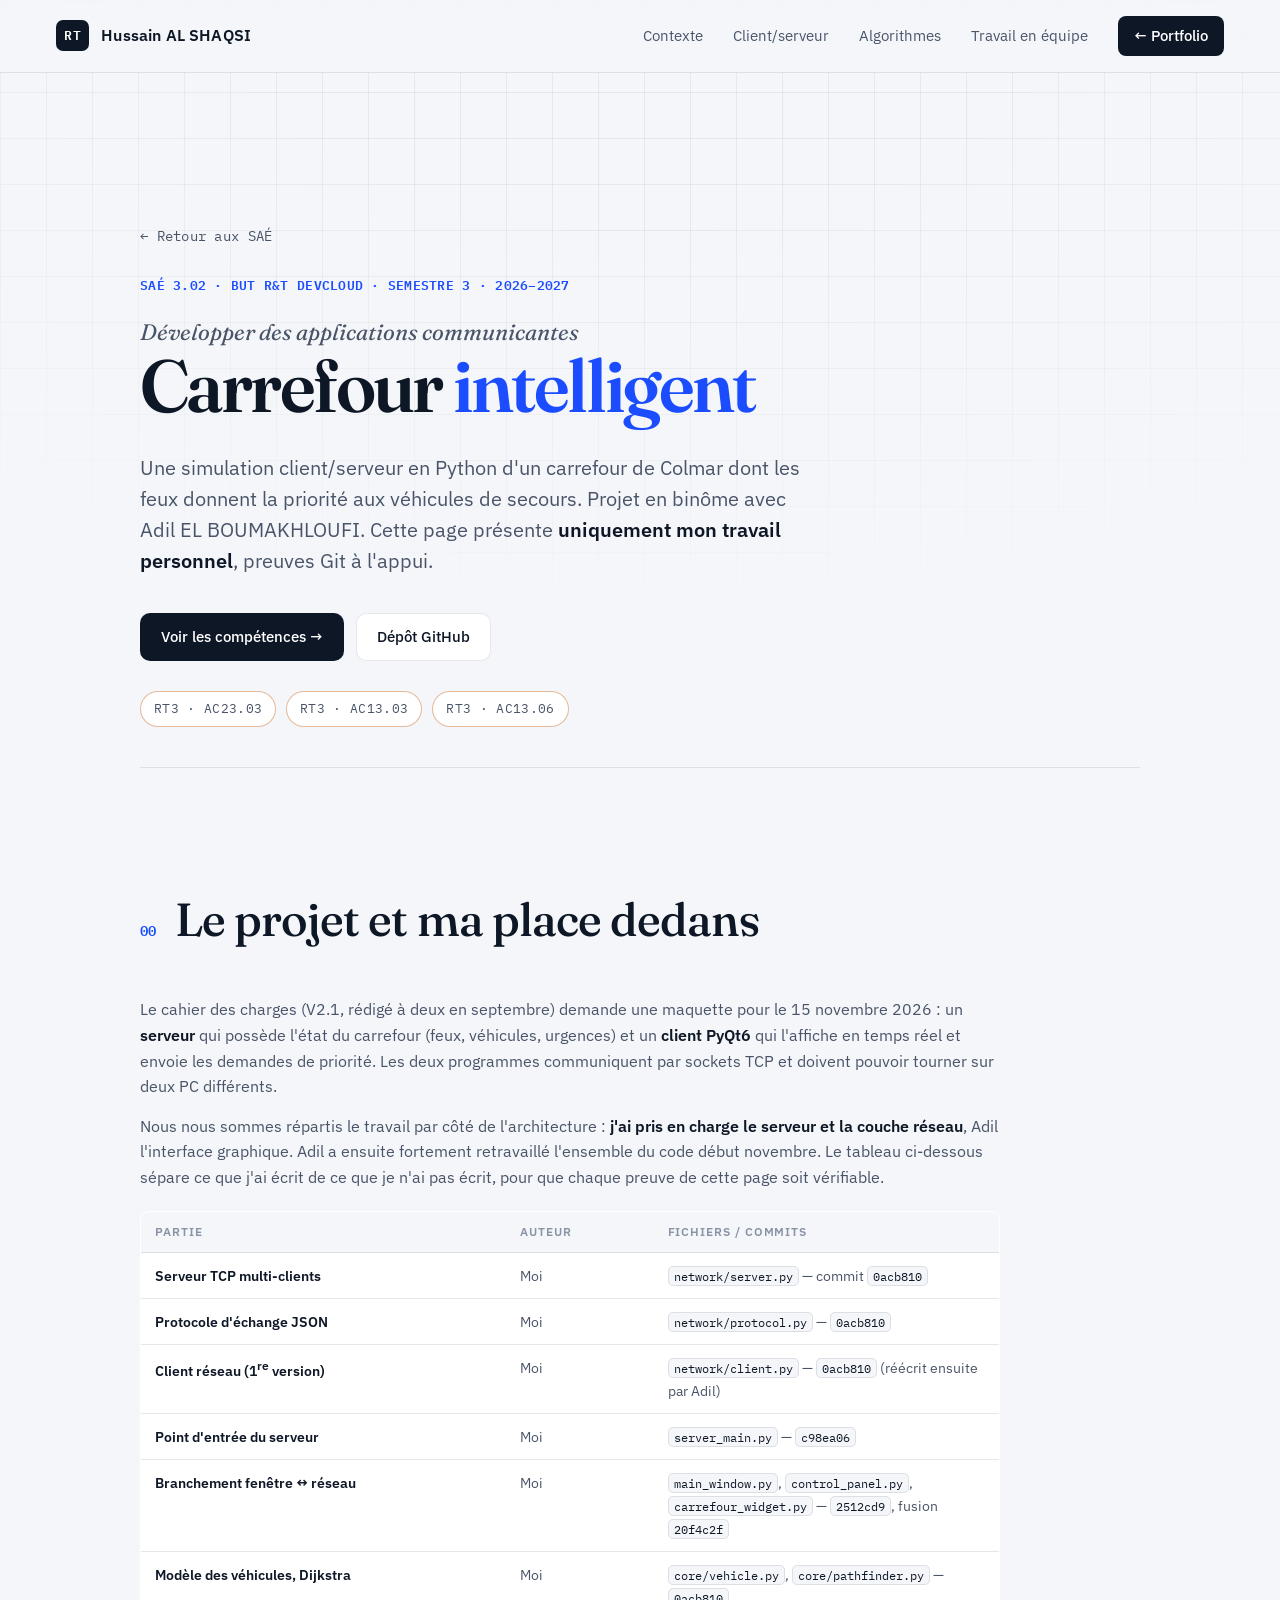
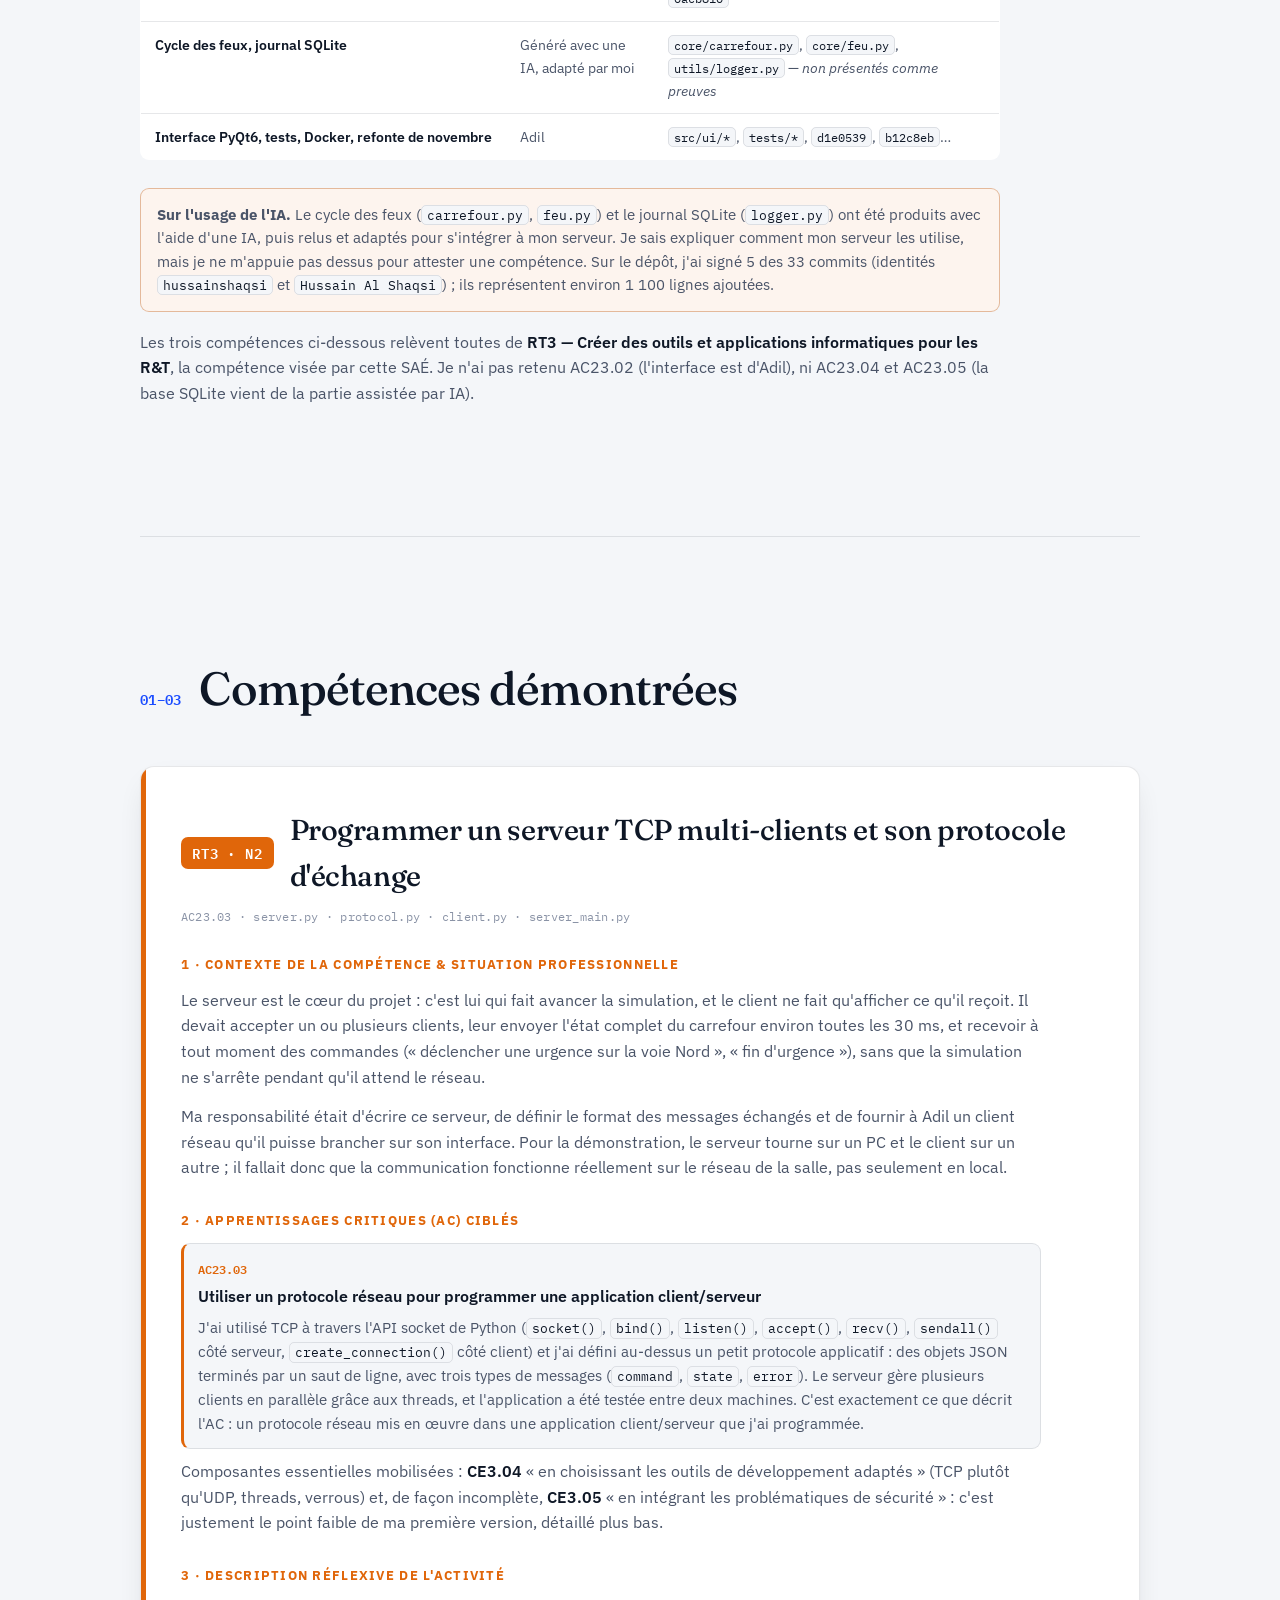
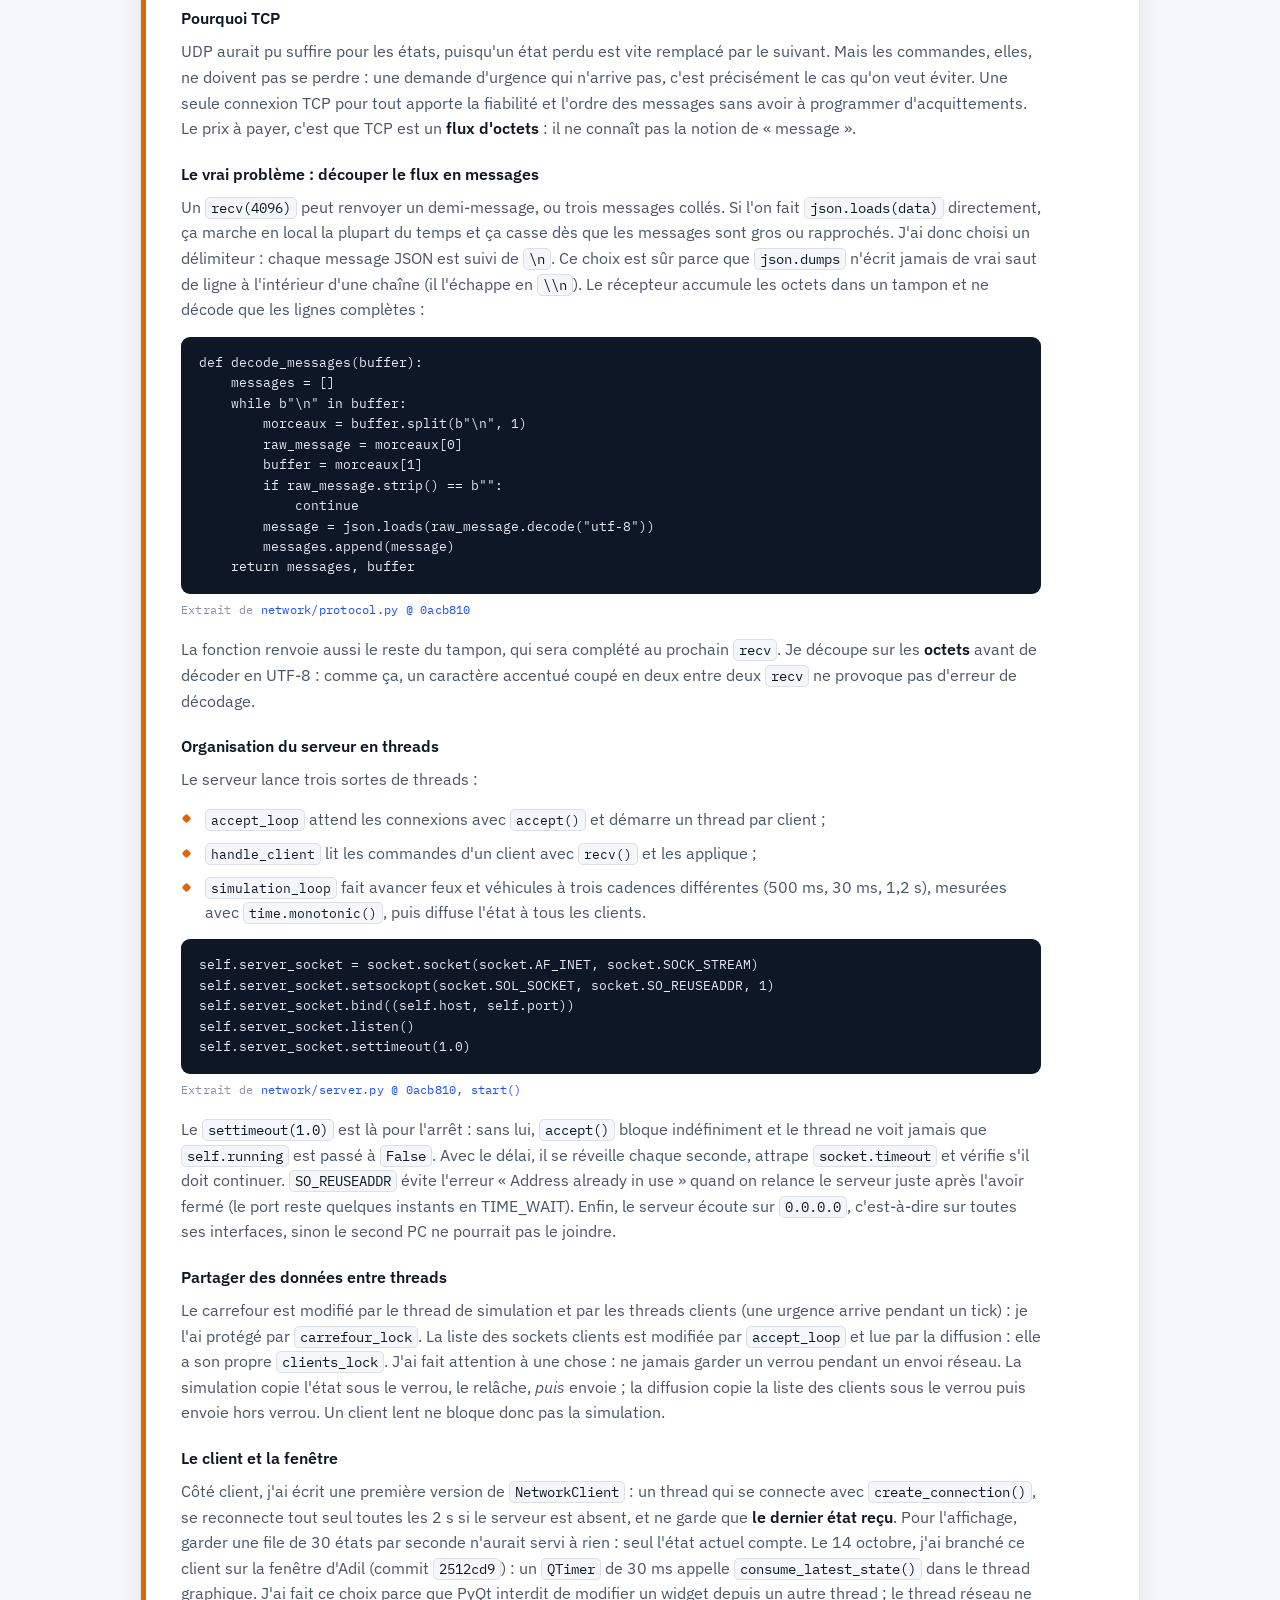
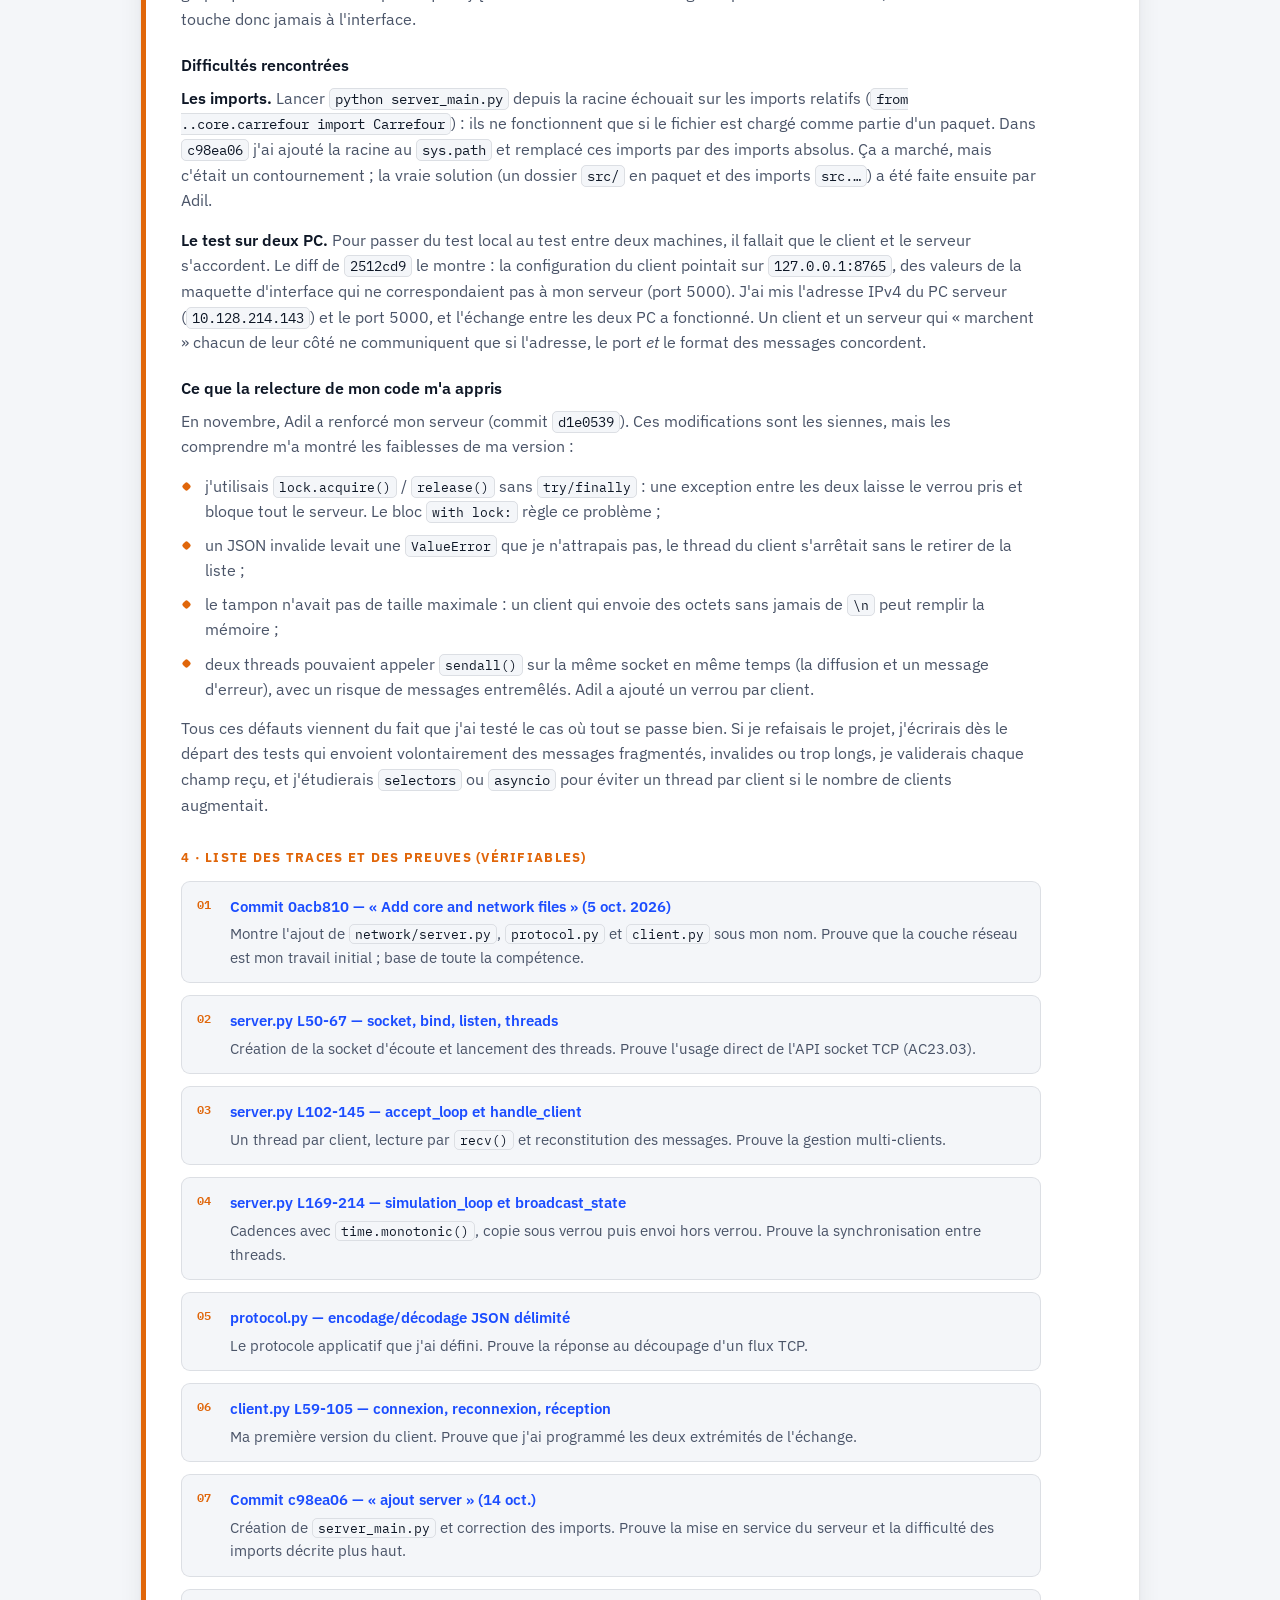
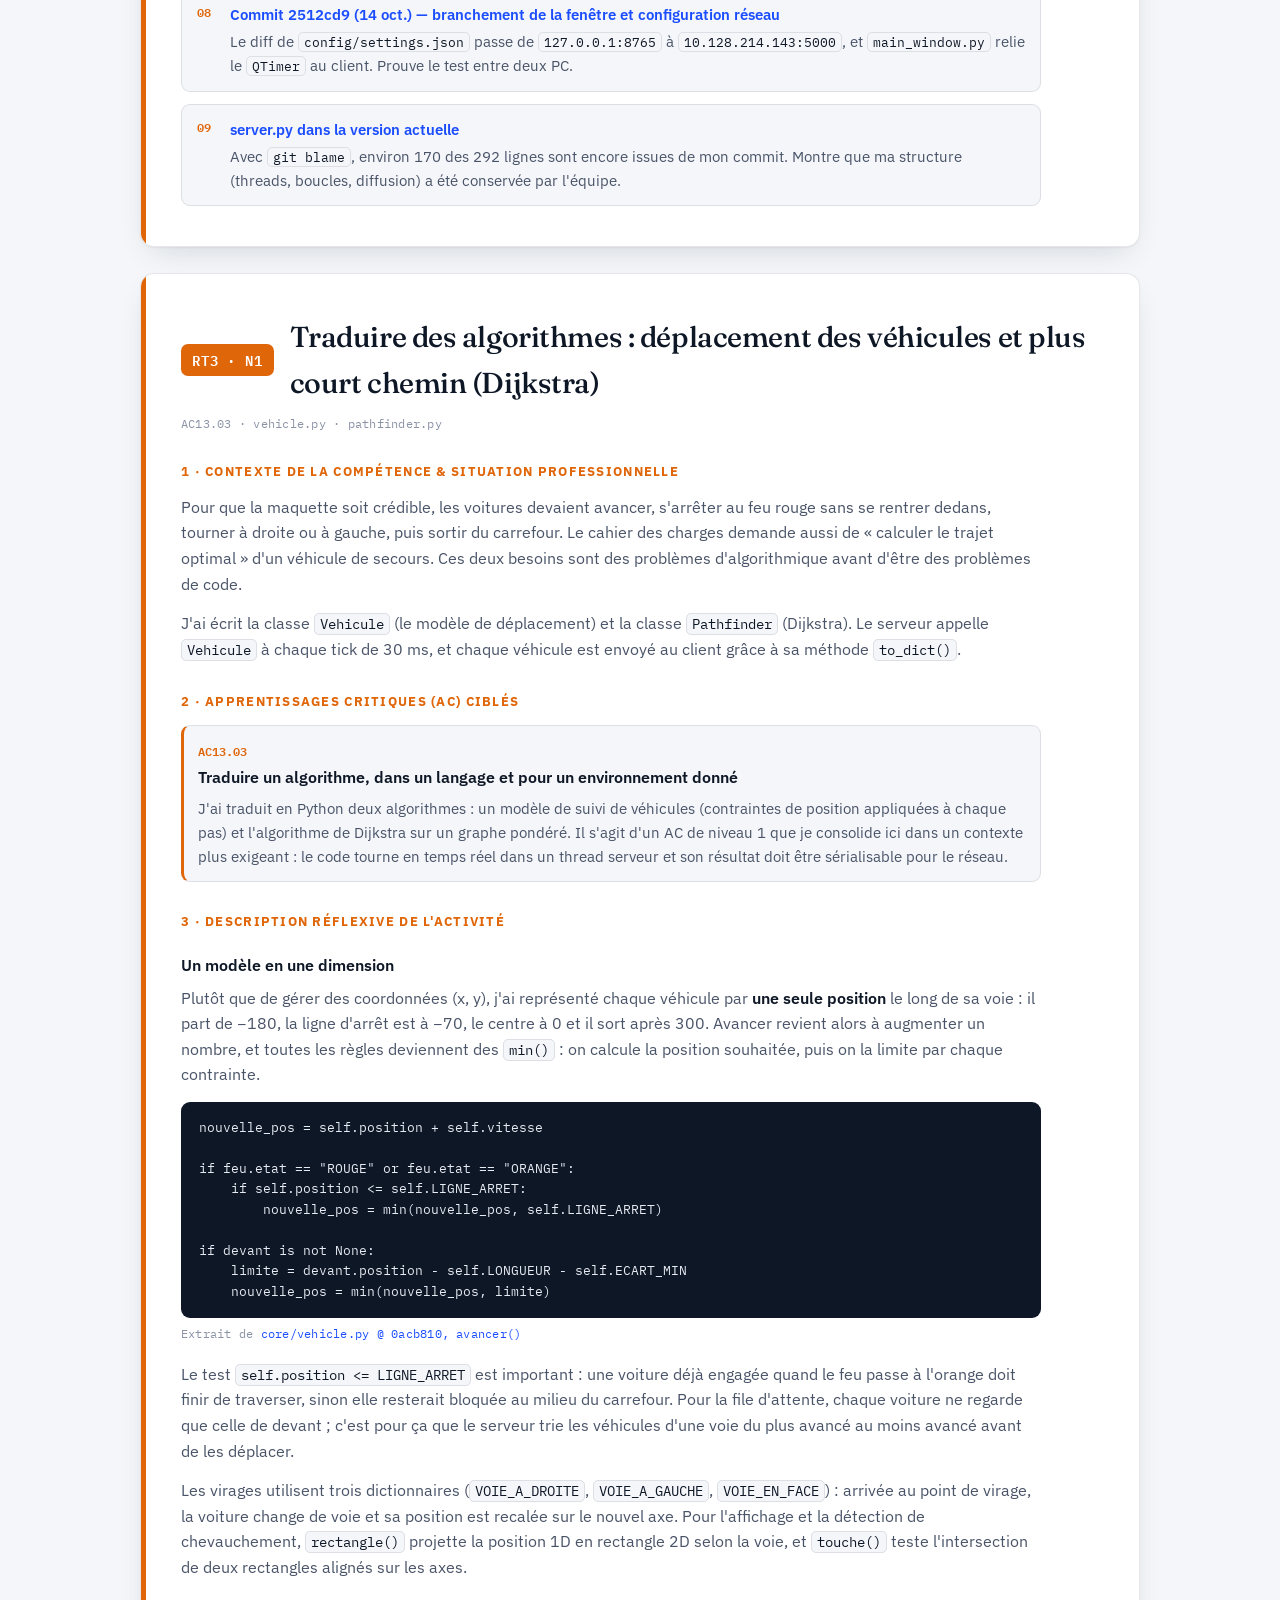
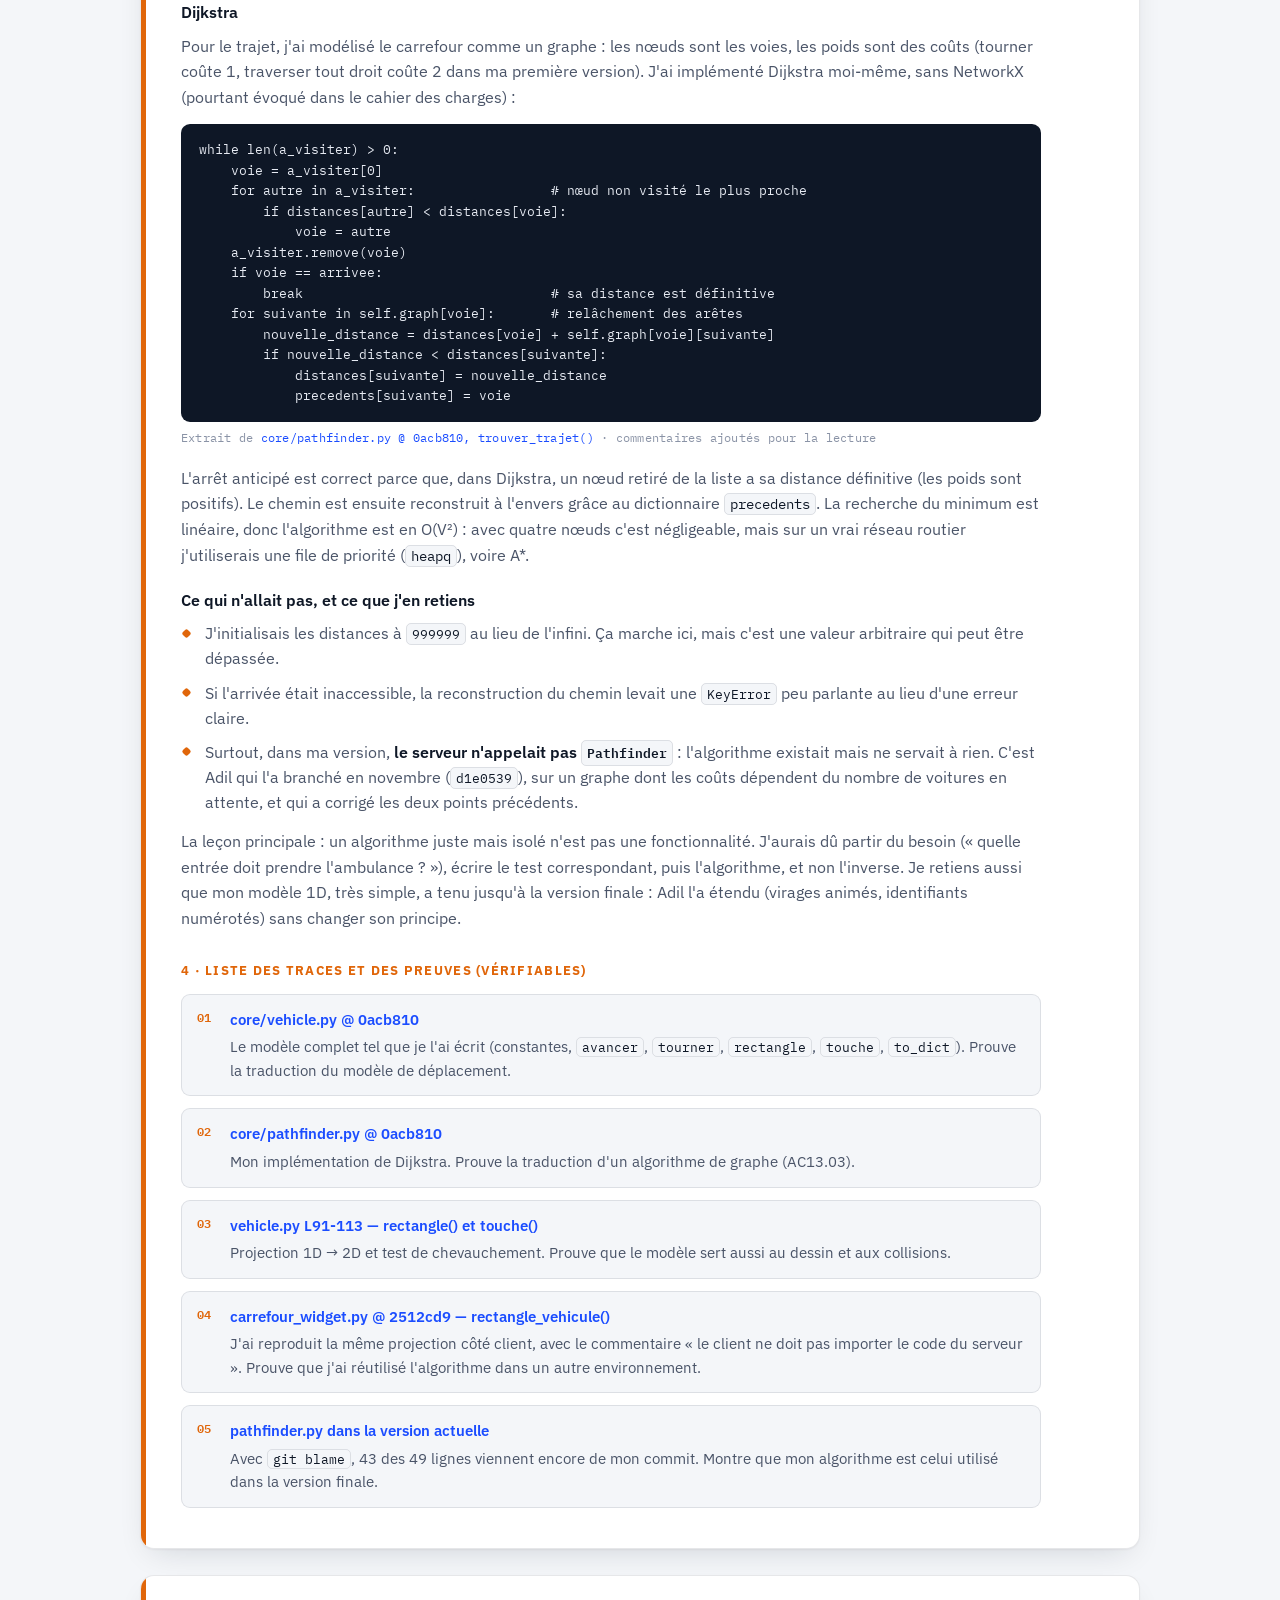
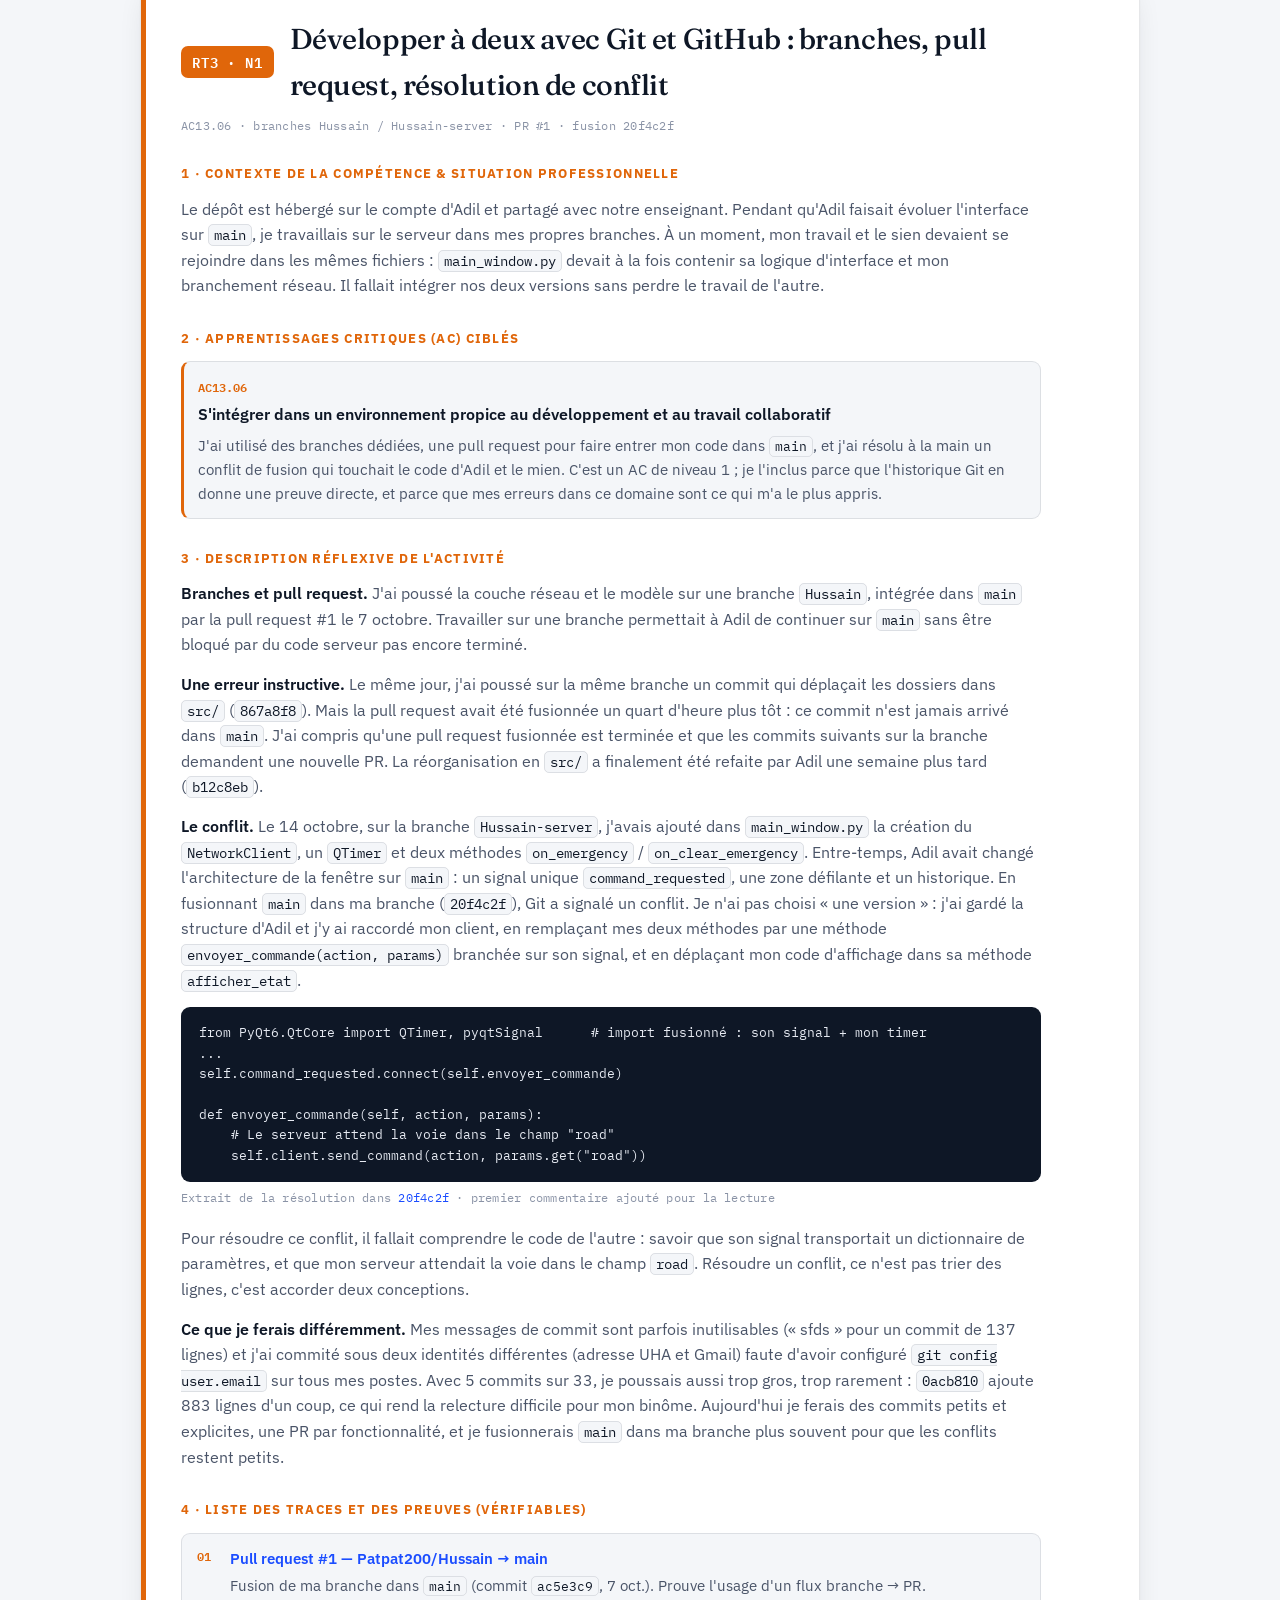
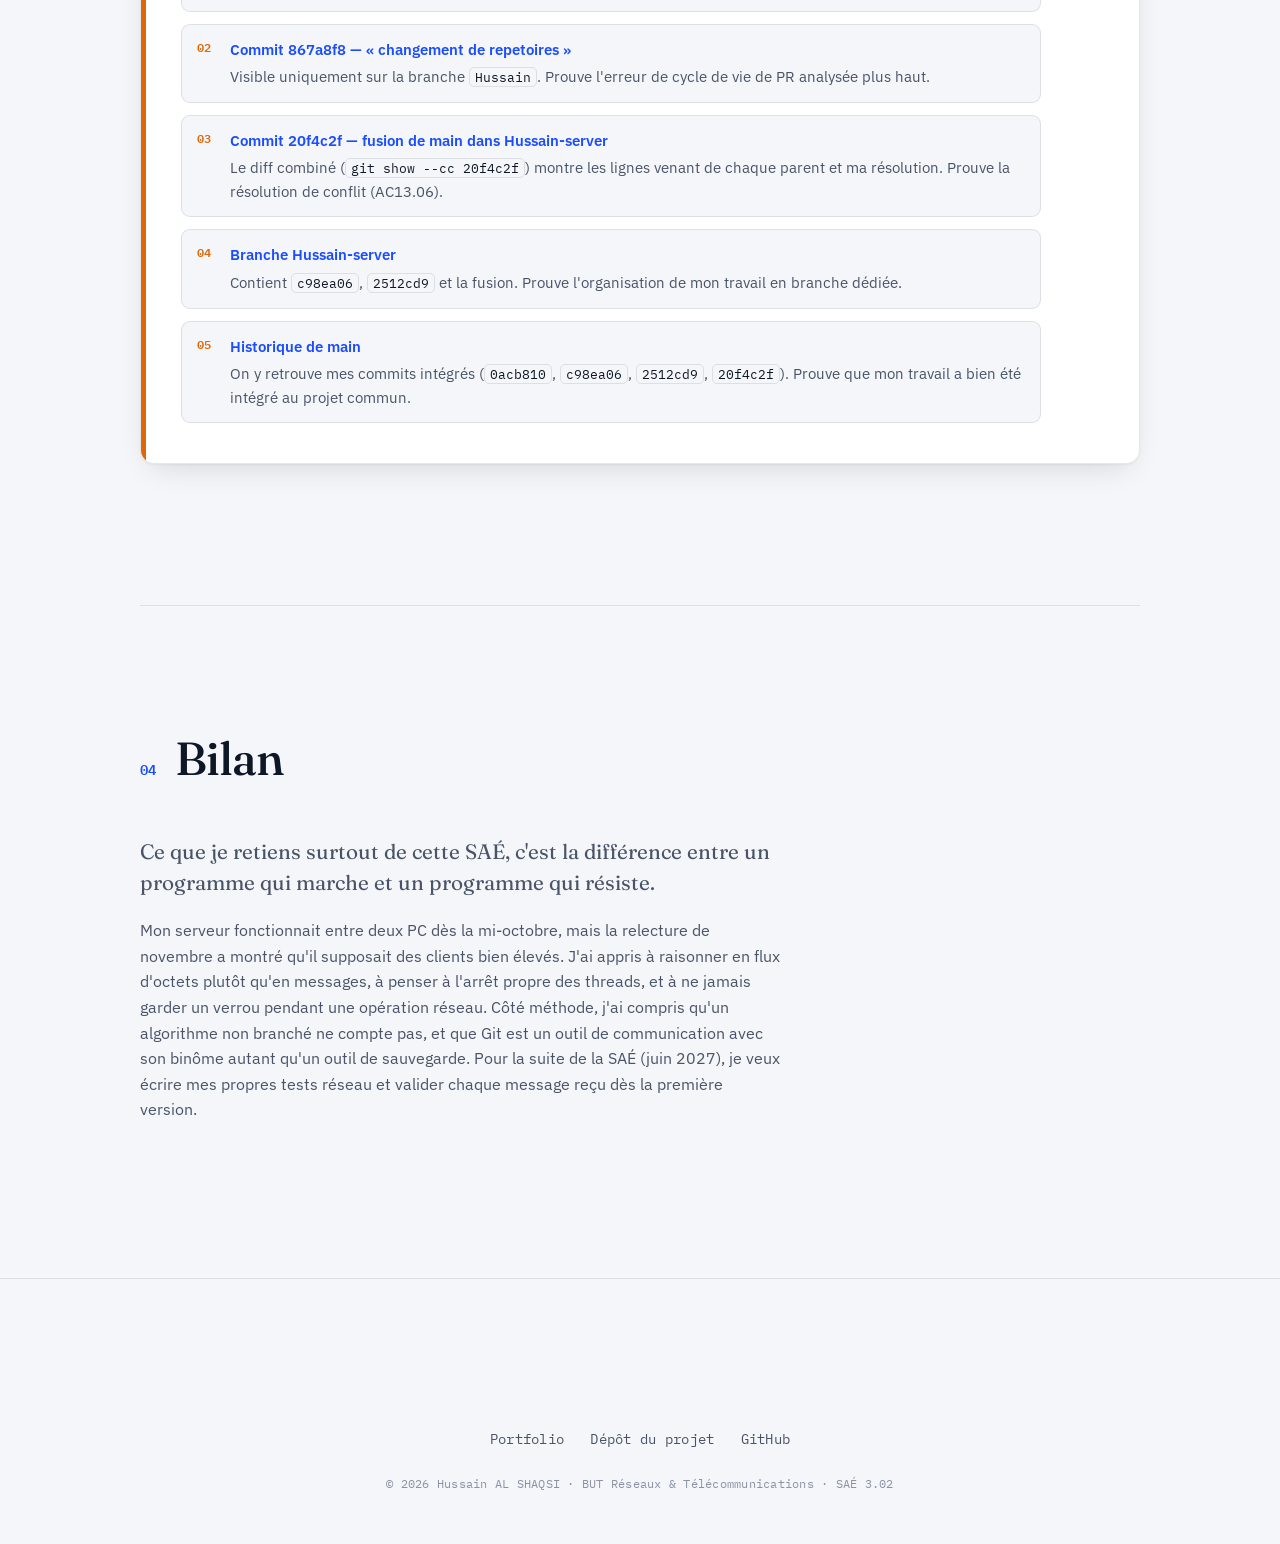
==== sae3-02.html @ cbe4d311 "Ajout de la SAÉ 3.02 Carrefour intelligent - Nouvelle page sae3-02.html : portfolio de compétences i" ====
<!DOCTYPE html>
<html lang="fr">
<head>
<meta charset="UTF-8" />
<meta name="viewport" content="width=device-width, initial-scale=1.0" />
<title>SAÉ 3.02 · Carrefour intelligent — Hussain AL SHAQSI</title>
<meta name="description" content="Portfolio de compétences individuel — SAÉ 3.02 Carrefour intelligent, BUT R&T DevCloud, IUT de Colmar." />
<link rel="preconnect" href="https://fonts.googleapis.com" />
<link rel="preconnect" href="https://fonts.gstatic.com" crossorigin />
<link href="https://fonts.googleapis.com/css2?family=Fraunces:opsz,wght@9..144,400;9..144,500;9..144,600;9..144,700&family=IBM+Plex+Sans:wght@400;500;600;700&family=IBM+Plex+Mono:wght@400;500;600&display=swap" rel="stylesheet" />
<style>
:root {
  --paper:      #F4F6F9;
  --paper-2:    #FFFFFF;
  --ink:        #0E1726;
  --ink-soft:   #4A5468;
  --ink-faint:  #8A93A6;
  --line:       rgba(14, 23, 38, 0.10);
  --line-soft:  rgba(14, 23, 38, 0.06);
  --accent:     #1B4DFF;
  --rt1:        #1B4DFF;
  --rt2:        #0E9B8E;
  --rt3:        #E0660A;
  --radius:     14px;
  --radius-sm:  9px;
  --shadow:     0 1px 2px rgba(14,23,38,.05), 0 12px 32px -12px rgba(14,23,38,.16);
  --shadow-lg:  0 24px 60px -20px rgba(14,23,38,.28);
  --maxw:       1080px;
  --ease:       cubic-bezier(.22, 1, .36, 1);
  --f-display:  "Fraunces", Georgia, serif;
  --f-body:     "IBM Plex Sans", system-ui, sans-serif;
  --f-mono:     "IBM Plex Mono", ui-monospace, monospace;
}

* { box-sizing: border-box; margin: 0; padding: 0; }
html { scroll-behavior: smooth; scroll-padding-top: 92px; }
body { font-family: var(--f-body); color: var(--ink); background: var(--paper); line-height: 1.6; -webkit-font-smoothing: antialiased; overflow-x: hidden; }
.mono { font-family: var(--f-mono); letter-spacing: .02em; }

.bg-grid { position: fixed; inset: 0; z-index: -1; pointer-events: none;
  background-image: linear-gradient(var(--line-soft) 1px, transparent 1px), linear-gradient(90deg, var(--line-soft) 1px, transparent 1px);
  background-size: 46px 46px;
  -webkit-mask-image: radial-gradient(ellipse 90% 70% at 50% 0%, #000 35%, transparent 100%);
          mask-image: radial-gradient(ellipse 90% 70% at 50% 0%, #000 35%, transparent 100%); }

a { color: inherit; text-decoration: none; }

.nav { position: sticky; top: 0; z-index: 100; display: flex; align-items: center; justify-content: space-between;
  padding: 16px clamp(20px, 5vw, 56px); background: rgba(244,246,249,.78); backdrop-filter: saturate(180%) blur(14px); border-bottom: 1px solid var(--line); }
.nav__brand { display: flex; align-items: center; gap: 12px; font-weight: 600; }
.nav__mark { font-family: var(--f-mono); font-weight: 600; font-size: .82rem; color: #fff; background: var(--ink); padding: 5px 8px; border-radius: 7px; letter-spacing: .05em; }
.nav__name { font-size: .98rem; letter-spacing: .01em; }
.nav__links { display: flex; align-items: center; gap: 30px; }
.nav__links a { font-size: .92rem; color: var(--ink-soft); position: relative; transition: color .2s; }
.nav__links a:not(.nav__cta)::after { content: ""; position: absolute; left: 0; bottom: -5px; width: 0; height: 2px; background: var(--accent); transition: width .25s var(--ease); }
.nav__links a:hover { color: var(--ink); }
.nav__links a:hover::after { width: 100%; }
.nav__cta { background: var(--ink); color: #fff !important; padding: 8px 16px; border-radius: 8px; font-weight: 500; transition: transform .2s, background .2s; }
.nav__cta:hover { background: var(--accent); transform: translateY(-1px); }
.nav__burger { display: none; flex-direction: column; gap: 5px; background: none; border: 0; cursor: pointer; padding: 6px; }
.nav__burger span { width: 24px; height: 2px; background: var(--ink); transition: .3s; }

main { max-width: var(--maxw); margin: 0 auto; padding: 0 clamp(20px, 5vw, 40px); }
.section { padding: clamp(64px, 9vw, 120px) 0; border-top: 1px solid var(--line); }
.section__head { display: flex; align-items: baseline; gap: 18px; margin-bottom: 40px; }
.section__idx { font-size: .9rem; color: var(--accent); font-weight: 600; }
.section__title { font-family: var(--f-display); font-weight: 500; font-size: clamp(1.9rem, 4vw, 2.9rem); letter-spacing: -.02em; }
.section__intro { max-width: 60ch; color: var(--ink-soft); font-size: 1.06rem; margin-bottom: 48px; }
.section__intro em, .comp__col em { font-style: normal; color: var(--ink); font-weight: 600; }

.hero { padding: clamp(70px, 12vw, 150px) 0 clamp(50px, 7vw, 90px); }
.hero__meta { font-size: .82rem; color: var(--accent); font-weight: 600; margin-bottom: 26px; }
.hero__title { font-family: var(--f-display); font-weight: 600; font-size: clamp(2.8rem, 9vw, 6rem); line-height: .98; letter-spacing: -.035em; margin-bottom: 30px; }
.hero__pre { display: block; font-size: clamp(1rem, 2.4vw, 1.4rem); font-weight: 400; font-style: italic; color: var(--ink-soft); letter-spacing: 0; margin-bottom: 6px; }
.hero__last { color: var(--accent); }
.hero__lede { max-width: 56ch; font-size: clamp(1.05rem, 2vw, 1.22rem); color: var(--ink-soft); }
.hero__lede strong { color: var(--ink); font-weight: 600; }
.hero__actions { display: flex; flex-wrap: wrap; gap: 12px; margin: 36px 0 30px; }
.hero__chips { display: flex; flex-wrap: wrap; gap: 10px; list-style: none; }
.hero__chips li { font-size: .8rem; padding: 7px 13px; border: 1px solid var(--line); border-radius: 999px; background: var(--paper-2); color: var(--ink-soft); }
.hero__chips li:nth-child(1) { border-color: color-mix(in srgb, var(--rt1) 35%, var(--line)); }
.hero__chips li:nth-child(2) { border-color: color-mix(in srgb, var(--rt2) 35%, var(--line)); }
.hero__chips li:nth-child(3) { border-color: color-mix(in srgb, var(--rt3) 35%, var(--line)); }

.btn { display: inline-flex; align-items: center; gap: 8px; font-size: .94rem; font-weight: 500; padding: 11px 20px; border-radius: 10px; border: 1px solid transparent; cursor: pointer; transition: transform .2s var(--ease), background .2s, border-color .2s, box-shadow .2s; }
.btn--solid { background: var(--ink); color: #fff; }
.btn--solid:hover { background: var(--accent); transform: translateY(-2px); box-shadow: var(--shadow); }
.btn--ghost { background: var(--paper-2); border-color: var(--line); color: var(--ink); }
.btn--ghost:hover { border-color: var(--ink); transform: translateY(-2px); }

.profil { display: grid; grid-template-columns: 280px 1fr; gap: clamp(28px, 5vw, 64px); align-items: start; }
.profil__photo { border-radius: var(--radius); overflow: hidden; box-shadow: var(--shadow); border: 1px solid var(--line); background: var(--paper-2); }
.profil__photo img { width: 100%; aspect-ratio: 1; object-fit: cover; display: block; }
.profil__text .lead { font-size: 1.22rem; color: var(--ink); margin-bottom: 18px; line-height: 1.5; }
.profil__text p { color: var(--ink-soft); margin-bottom: 16px; }
.profil__facts { display: grid; grid-template-columns: repeat(2, 1fr); gap: 18px 28px; margin-top: 28px; padding-top: 28px; border-top: 1px solid var(--line); }
.profil__facts div { display: flex; flex-direction: column; gap: 4px; font-size: .98rem; }
.profil__facts span { font-size: .74rem; text-transform: uppercase; color: var(--ink-faint); letter-spacing: .08em; }

.comp { background: var(--paper-2); border: 1px solid var(--line); border-radius: var(--radius); padding: clamp(24px, 4vw, 40px); margin-bottom: 26px; box-shadow: var(--shadow); position: relative; overflow: hidden; --c: var(--accent); }
.comp::before { content: ""; position: absolute; left: 0; top: 0; bottom: 0; width: 5px; background: var(--c); }
.comp--rt1 { --c: var(--rt1); }
.comp--rt2 { --c: var(--rt2); }
.comp--rt3 { --c: var(--rt3); }
.comp__head { display: flex; align-items: center; flex-wrap: wrap; gap: 8px 16px; margin-bottom: 28px; }
.comp__code { font-size: .85rem; font-weight: 600; color: #fff; background: var(--c); padding: 5px 11px; border-radius: 7px; letter-spacing: .06em; }
.comp__title { font-family: var(--f-display); font-weight: 500; font-size: clamp(1.3rem, 2.6vw, 1.8rem); letter-spacing: -.015em; flex: 1 1 280px; }
.comp__tag { width: 100%; font-size: .78rem; color: var(--ink-faint); }
.comp__grid { display: grid; grid-template-columns: 1fr 1fr; gap: clamp(24px, 4vw, 48px); }
.comp__col h4 { font-size: .78rem; text-transform: uppercase; letter-spacing: .1em; color: var(--c); margin: 22px 0 12px; }
.comp__col h4:first-child { margin-top: 0; }

.ticks { list-style: none; display: flex; flex-direction: column; gap: 9px; }
.ticks li { position: relative; padding-left: 24px; color: var(--ink-soft); font-size: .98rem; }
.ticks li::before { content: ""; position: absolute; left: 2px; top: .55em; width: 7px; height: 7px; border-radius: 2px; background: var(--c); transform: rotate(45deg); }

.reslist { font-size: .8rem; line-height: 1.7; color: var(--ink-faint); background: var(--paper); border: 1px solid var(--line); border-left: 3px solid var(--c); border-radius: var(--radius-sm); padding: 12px 14px; margin-bottom: 4px; }
.proof { display: flex; flex-direction: column; gap: 8px; }
.proof__item { display: flex; align-items: center; gap: 11px; padding: 12px 14px; background: var(--paper); border: 1px solid var(--line); border-radius: var(--radius-sm); font-size: .92rem; color: var(--ink-soft); transition: border-color .2s, transform .2s, color .2s; }
.proof__item:hover { border-color: var(--c); color: var(--ink); transform: translateX(3px); }
.proof__dot { width: 8px; height: 8px; border-radius: 50%; background: var(--c); flex-shrink: 0; }

.reflect { border-left: 3px solid var(--c); padding: 4px 0 4px 18px; margin-top: 4px; font-family: var(--f-display); font-size: 1.05rem; font-style: italic; color: var(--ink-soft); line-height: 1.6; }

.cards { display: grid; grid-template-columns: repeat(auto-fill, minmax(290px, 1fr)); gap: 24px; }
.card { background: var(--paper-2); border: 1px solid var(--line); border-radius: var(--radius); overflow: hidden; box-shadow: var(--shadow); transition: transform .3s var(--ease), box-shadow .3s; display: flex; flex-direction: column; }
.card:hover { transform: translateY(-6px); box-shadow: var(--shadow-lg); }
.card { scroll-margin-top: 104px; }
.card:target { box-shadow: 0 0 0 2px var(--accent), var(--shadow-lg); }
.card__img { position: relative; aspect-ratio: 16/10; overflow: hidden; border-bottom: 1px solid var(--line); background-color: #EDF0F5; background-image: linear-gradient(var(--line-soft) 1px, transparent 1px), linear-gradient(90deg, var(--line-soft) 1px, transparent 1px); background-size: 32px 32px; }
.card__img::before { content: "capture → ici"; position: absolute; inset: 0; display: flex; align-items: center; justify-content: center; color: var(--ink-faint); font-family: var(--f-mono); font-size: .8rem; }
.card__img img { position: relative; z-index: 1; width: 100%; height: 100%; object-fit: cover; display: block; transition: transform .5s var(--ease); }
.card:hover .card__img img { transform: scale(1.05); }
.card__body { padding: 20px 22px 22px; display: flex; flex-direction: column; flex: 1; }
.card__tags { display: flex; gap: 6px; margin-bottom: 10px; }
.t { font-size: .72rem; font-weight: 600; padding: 3px 9px; border-radius: 6px; color: #fff; }
.t--rt1 { background: var(--rt1); } .t--rt2 { background: var(--rt2); } .t--rt3 { background: var(--rt3); }
.card__title { font-family: var(--f-display); font-weight: 500; font-size: 1.22rem; margin-bottom: 8px; letter-spacing: -.01em; }
.card__desc { color: var(--ink-soft); font-size: .94rem; flex: 1; }
.card__links { display: flex; gap: 16px; margin-top: 16px; font-size: .84rem; }
.card__links a { color: var(--accent); font-weight: 600; transition: opacity .2s; }
.card__links a:hover { opacity: .65; }

.bilan { max-width: 64ch; }
.bilan .lead { font-size: 1.3rem; font-family: var(--f-display); line-height: 1.5; margin-bottom: 20px; }
.bilan p { color: var(--ink-soft); }

.footer { border-top: 1px solid var(--line); margin-top: 40px; padding: clamp(60px, 9vw, 110px) clamp(20px, 5vw, 40px) 50px; text-align: center; }
.footer__cta h2 { font-family: var(--f-display); font-weight: 500; font-size: clamp(2rem, 5vw, 3.2rem); letter-spacing: -.02em; margin-bottom: 12px; }
.footer__cta p { color: var(--ink-soft); margin-bottom: 26px; }
.footer__links { display: flex; justify-content: center; gap: 26px; margin: 38px 0 24px; font-size: .9rem; }
.footer__links a { color: var(--ink-soft); transition: color .2s; }
.footer__links a:hover { color: var(--accent); }
.footer__base { font-size: .78rem; color: var(--ink-faint); }

.reveal { opacity: 0; transform: translateY(26px); transition: opacity .7s var(--ease), transform .7s var(--ease); }
.reveal.in { opacity: 1; transform: none; }
@media (prefers-reduced-motion: reduce) { * { animation: none !important; transition: none !important; } .reveal { opacity: 1; transform: none; } html { scroll-behavior: auto; } }

@media (max-width: 860px) { .profil { grid-template-columns: 1fr; } .profil__photo { max-width: 220px; } .comp__grid { grid-template-columns: 1fr; gap: 8px; } }
@media (max-width: 680px) {
  .nav__links { position: fixed; inset: 64px 0 auto; flex-direction: column; gap: 0; background: var(--paper-2); border-bottom: 1px solid var(--line); padding: 8px 0; transform: translateY(-130%); transition: transform .35s var(--ease); }
  .nav__links.open { transform: none; }
  .nav__links a { padding: 14px 28px; width: 100%; }
  .nav__links a:not(.nav__cta)::after { display: none; }
  .nav__cta { margin: 8px 28px; text-align: center; }
  .nav__burger { display: flex; }
  .profil__facts { grid-template-columns: 1fr; }
}

/* ===================== MODAL DÉTAILS (ajout) ===================== */
.modal { position: fixed; inset: 0; z-index: 200; display: none; align-items: center; justify-content: center; padding: 24px; }
.modal.open { display: flex; }
.modal__backdrop { position: absolute; inset: 0; background: rgba(14,23,38,.55); backdrop-filter: blur(4px); opacity: 0; transition: opacity .3s var(--ease); }
.modal.open .modal__backdrop { opacity: 1; }
.modal__panel { position: relative; z-index: 1; width: min(980px, 100%); max-height: 86vh;
  display: grid; grid-template-columns: minmax(0, 46%) 1fr;
  background: var(--paper-2); border-radius: var(--radius); overflow: hidden; box-shadow: var(--shadow-lg);
  transform: translateY(16px) scale(.985); opacity: 0; transition: transform .35s var(--ease), opacity .35s var(--ease); --c: var(--accent); }
.modal.open .modal__panel { transform: none; opacity: 1; }
.modal__panel.is-rt1 { --c: var(--rt1); }
.modal__panel.is-rt2 { --c: var(--rt2); }
.modal__panel.is-rt3 { --c: var(--rt3); }
.modal__panel::before { content: ""; position: absolute; left: 0; top: 0; bottom: 0; width: 5px; background: var(--c); z-index: 3; }
.modal__close { position: absolute; top: 14px; right: 14px; z-index: 4; width: 38px; height: 38px; border: 0; border-radius: 50%;
  background: rgba(255,255,255,.92); color: var(--ink); font-size: 1.3rem; line-height: 1; cursor: pointer;
  display: flex; align-items: center; justify-content: center; box-shadow: var(--shadow); transition: transform .25s var(--ease), background .2s; }
.modal__close:hover { transform: rotate(90deg); background: #fff; }
.modal__media { background-color: #EDF0F5; border-right: 1px solid var(--line); overflow: hidden;
  display: flex; align-items: center; justify-content: center; padding: 22px;
  background-image: linear-gradient(var(--line-soft) 1px, transparent 1px), linear-gradient(90deg, var(--line-soft) 1px, transparent 1px); background-size: 28px 28px; }
.modal__media img { max-width: 100%; max-height: 100%; object-fit: contain; border-radius: 8px; box-shadow: var(--shadow); }
.modal__media.is-empty::before { content: "capture → ici"; color: var(--ink-faint); font-family: var(--f-mono); font-size: .8rem; }
.modal__body { padding: clamp(28px, 3.5vw, 44px); overflow-y: auto; max-height: 86vh; display: flex; flex-direction: column; }
.modal__tags { display: flex; gap: 6px; margin-bottom: 14px; }
.modal__title { font-family: var(--f-display); font-weight: 500; font-size: clamp(1.5rem, 2.6vw, 2.1rem); line-height: 1.1; letter-spacing: -.015em; margin-bottom: 18px; }
.modal__content { color: var(--ink-soft); font-size: 1rem; line-height: 1.75; }
.modal__content h5 { font-size: .76rem; text-transform: uppercase; letter-spacing: .1em; color: var(--c); margin: 22px 0 8px; }
.modal__content p { margin-bottom: 12px; }
.modal__content ul { list-style: none; display: flex; flex-direction: column; gap: 8px; margin-bottom: 12px; }
.modal__content li { position: relative; padding-left: 22px; }
.modal__content li::before { content: ""; position: absolute; left: 2px; top: .6em; width: 7px; height: 7px; border-radius: 2px; background: var(--c); transform: rotate(45deg); }
.modal__links { display: flex; flex-wrap: wrap; gap: 18px; margin-top: 24px; padding-top: 20px; border-top: 1px solid var(--line); font-size: .9rem; }
.modal__links a { color: var(--accent); font-weight: 600; transition: opacity .2s; }
.modal__links a:hover { opacity: .65; }
.card__more { display: none; }
body.modal-open { overflow: hidden; }
@media (max-width: 720px) {
  .modal__panel { grid-template-columns: 1fr; max-height: 90vh; }
  .modal__media { aspect-ratio: 16/10; border-right: 0; border-bottom: 1px solid var(--line); }
  .modal__body { max-height: none; }
}
</style>
<style>
/* ===== Styles propres à la page SAÉ 3.02 ===== */
.doc { max-width: 860px; }
.back { display: inline-flex; gap: 8px; font-size: .86rem; color: var(--ink-soft); margin-bottom: 28px; transition: color .2s; }
.back:hover { color: var(--accent); }
.doc p { color: var(--ink-soft); margin-bottom: 14px; }
.doc p strong, .doc li strong { color: var(--ink); font-weight: 600; }
.doc code { font-family: var(--f-mono); font-size: .86em; background: var(--paper); border: 1px solid var(--line); border-radius: 5px; padding: 1px 5px; color: var(--ink); }
.doc pre { background: #0E1726; color: #E6EAF2; border-radius: var(--radius-sm); padding: 16px 18px; overflow-x: auto; font-family: var(--f-mono); font-size: .8rem; line-height: 1.6; margin: 8px 0 6px; }
.doc pre code { background: none; border: 0; padding: 0; color: inherit; font-size: inherit; }
.doc .src { font-size: .76rem; color: var(--ink-faint); margin: 0 0 18px; }
.doc .src a { color: var(--accent); }
.doc ul.ticks { margin-bottom: 14px; }
.doc a.inline { color: var(--accent); font-weight: 500; border-bottom: 1px solid color-mix(in srgb, var(--accent) 35%, transparent); }
.split { width: 100%; border-collapse: collapse; font-size: .9rem; margin: 6px 0 10px; background: var(--paper-2); border: 1px solid var(--line); border-radius: var(--radius-sm); overflow: hidden; }
.split th, .split td { text-align: left; vertical-align: top; padding: 11px 14px; border-bottom: 1px solid var(--line); color: var(--ink-soft); }
.split th { font-size: .72rem; text-transform: uppercase; letter-spacing: .08em; color: var(--ink-faint); background: var(--paper); font-weight: 600; }
.split tr:last-child td { border-bottom: 0; }
.split td:first-child { color: var(--ink); font-weight: 600; white-space: nowrap; }
.tablewrap { overflow-x: auto; }
.note { background: color-mix(in srgb, var(--rt3) 7%, var(--paper-2)); border: 1px solid color-mix(in srgb, var(--rt3) 30%, var(--line)); border-radius: var(--radius-sm); padding: 14px 16px; font-size: .92rem; color: var(--ink-soft); margin: 18px 0; }
.comp .part { margin-top: 30px; }
.comp .part:first-of-type { margin-top: 0; }
.comp h4.part__title { font-size: .8rem; text-transform: uppercase; letter-spacing: .1em; color: var(--c); margin-bottom: 12px; }
.comp h5 { font-size: .98rem; color: var(--ink); margin: 20px 0 8px; font-weight: 600; }
.ac { display: block; background: var(--paper); border: 1px solid var(--line); border-left: 3px solid var(--c); border-radius: var(--radius-sm); padding: 12px 14px; margin-bottom: 10px; }
.ac__code { font-family: var(--f-mono); font-size: .78rem; font-weight: 600; color: var(--c); }
.ac__label { display: block; color: var(--ink); font-weight: 600; margin: 2px 0 6px; }
.ac p { margin-bottom: 0; font-size: .94rem; }
.ev { list-style: none; counter-reset: ev; display: flex; flex-direction: column; gap: 12px; }
.ev > li { counter-increment: ev; background: var(--paper); border: 1px solid var(--line); border-radius: var(--radius-sm); padding: 13px 15px 13px 48px; position: relative; font-size: .92rem; color: var(--ink-soft); }
.ev > li::before { content: counter(ev, decimal-leading-zero); position: absolute; left: 15px; top: 13px; font-family: var(--f-mono); font-size: .76rem; font-weight: 600; color: var(--c); }
.ev a { color: var(--accent); font-weight: 600; word-break: break-word; }
.ev .what { display: block; margin-top: 4px; }
@media (max-width: 680px) { .split td:first-child { white-space: normal; } }
</style>
</head>
<body>

<div class="bg-grid" aria-hidden="true"></div>

<header class="nav" id="top">
  <a class="nav__brand" href="index.html">
    <span class="nav__mark">RT</span>
    <span class="nav__name">Hussain AL SHAQSI</span>
  </a>
  <nav class="nav__links" aria-label="Navigation de la page">
    <a href="#contexte">Contexte</a>
    <a href="#c1">Client/serveur</a>
    <a href="#c2">Algorithmes</a>
    <a href="#c3">Travail en équipe</a>
    <a href="index.html#projets" class="nav__cta">← Portfolio</a>
  </nav>
  <button class="nav__burger" aria-label="Menu" aria-expanded="false"><span></span><span></span><span></span></button>
</header>

<main>

<section class="hero reveal" style="padding-bottom: 40px;">
  <a class="back mono" href="index.html#projets">← Retour aux SAÉ</a>
  <div class="hero__meta mono">SAÉ 3.02 · BUT R&amp;T DEVCLOUD · SEMESTRE 3 · 2026–2027</div>
  <h1 class="hero__title" style="font-size: clamp(2.4rem, 7vw, 4.6rem);">
    <span class="hero__pre">Développer des applications communicantes</span>
    Carrefour <span class="hero__last">intelligent</span>
  </h1>
  <p class="hero__lede">
    Une simulation client/serveur en Python d'un carrefour de Colmar dont les feux donnent la priorité aux véhicules de secours.
    Projet en binôme avec Adil EL BOUMAKHLOUFI. Cette page présente <strong>uniquement mon travail personnel</strong>, preuves Git à l'appui.
  </p>
  <div class="hero__actions">
    <a class="btn btn--solid" href="#c1">Voir les compétences →</a>
    <a class="btn btn--ghost" href="https://github.com/Patpat200/SAE-3.02-Carrefour-intelligent" target="_blank" rel="noopener">Dépôt GitHub</a>
  </div>
  <ul class="hero__chips mono">
    <li style="border-color: color-mix(in srgb, var(--rt3) 35%, var(--line));">RT3 · AC23.03</li>
    <li style="border-color: color-mix(in srgb, var(--rt3) 35%, var(--line));">RT3 · AC13.03</li>
    <li style="border-color: color-mix(in srgb, var(--rt3) 35%, var(--line));">RT3 · AC13.06</li>
  </ul>
</section>

<section class="section reveal" id="contexte">
  <div class="section__head"><span class="section__idx mono">00</span><h2 class="section__title">Le projet et ma place dedans</h2></div>
  <div class="doc">
    <p>
      Le cahier des charges (V2.1, rédigé à deux en septembre) demande une maquette pour le 15 novembre 2026 : un <strong>serveur</strong> qui
      possède l'état du carrefour (feux, véhicules, urgences) et un <strong>client PyQt6</strong> qui l'affiche en temps réel et envoie les demandes
      de priorité. Les deux programmes communiquent par sockets TCP et doivent pouvoir tourner sur deux PC différents.
    </p>
    <p>
      Nous nous sommes répartis le travail par côté de l'architecture : <strong>j'ai pris en charge le serveur et la couche réseau</strong>,
      Adil l'interface graphique. Adil a ensuite fortement retravaillé l'ensemble du code début novembre. Le tableau ci-dessous sépare ce que
      j'ai écrit de ce que je n'ai pas écrit, pour que chaque preuve de cette page soit vérifiable.
    </p>

    <div class="tablewrap">
    <table class="split">
      <thead><tr><th>Partie</th><th>Auteur</th><th>Fichiers / commits</th></tr></thead>
      <tbody>
        <tr><td>Serveur TCP multi-clients</td><td>Moi</td><td><code>network/server.py</code> — commit <code>0acb810</code></td></tr>
        <tr><td>Protocole d'échange JSON</td><td>Moi</td><td><code>network/protocol.py</code> — <code>0acb810</code></td></tr>
        <tr><td>Client réseau (1<sup>re</sup> version)</td><td>Moi</td><td><code>network/client.py</code> — <code>0acb810</code> (réécrit ensuite par Adil)</td></tr>
        <tr><td>Point d'entrée du serveur</td><td>Moi</td><td><code>server_main.py</code> — <code>c98ea06</code></td></tr>
        <tr><td>Branchement fenêtre ↔ réseau</td><td>Moi</td><td><code>main_window.py</code>, <code>control_panel.py</code>, <code>carrefour_widget.py</code> — <code>2512cd9</code>, fusion <code>20f4c2f</code></td></tr>
        <tr><td>Modèle des véhicules, Dijkstra</td><td>Moi</td><td><code>core/vehicle.py</code>, <code>core/pathfinder.py</code> — <code>0acb810</code></td></tr>
        <tr><td>Cycle des feux, journal SQLite</td><td>Généré avec une IA, adapté par moi</td><td><code>core/carrefour.py</code>, <code>core/feu.py</code>, <code>utils/logger.py</code> — <em>non présentés comme preuves</em></td></tr>
        <tr><td>Interface PyQt6, tests, Docker, refonte de novembre</td><td>Adil</td><td><code>src/ui/*</code>, <code>tests/*</code>, <code>d1e0539</code>, <code>b12c8eb</code>…</td></tr>
      </tbody>
    </table>
    </div>

    <div class="note">
      <strong>Sur l'usage de l'IA.</strong> Le cycle des feux (<code>carrefour.py</code>, <code>feu.py</code>) et le journal SQLite (<code>logger.py</code>) ont été
      produits avec l'aide d'une IA, puis relus et adaptés pour s'intégrer à mon serveur. Je sais expliquer comment mon serveur les utilise, mais je ne
      m'appuie pas dessus pour attester une compétence. Sur le dépôt, j'ai signé 5 des 33 commits (identités <code>hussainshaqsi</code> et
      <code>Hussain Al Shaqsi</code>) ; ils représentent environ 1 100 lignes ajoutées.
    </div>

    <p>
      Les trois compétences ci-dessous relèvent toutes de <strong>RT3 — Créer des outils et applications informatiques pour les R&amp;T</strong>,
      la compétence visée par cette SAÉ. Je n'ai pas retenu AC23.02 (l'interface est d'Adil), ni AC23.04 et AC23.05 (la base SQLite
      vient de la partie assistée par IA).
    </p>
  </div>
</section>

<section class="section reveal" id="competences">
  <div class="section__head"><span class="section__idx mono">01–03</span><h2 class="section__title">Compétences démontrées</h2></div>

  <!-- ============================== COMPÉTENCE 1 ============================== -->
  <article class="comp comp--rt3" id="c1">
    <header class="comp__head">
      <span class="comp__code mono">RT3 · N2</span>
      <h3 class="comp__title">Programmer un serveur TCP multi-clients et son protocole d'échange</h3>
      <p class="comp__tag mono">AC23.03 · server.py · protocol.py · client.py · server_main.py</p>
    </header>

    <div class="doc">
    <div class="part">
      <h4 class="part__title">1 · Contexte de la compétence &amp; situation professionnelle</h4>
      <p>
        Le serveur est le cœur du projet : c'est lui qui fait avancer la simulation, et le client ne fait qu'afficher ce qu'il reçoit.
        Il devait accepter un ou plusieurs clients, leur envoyer l'état complet du carrefour environ toutes les 30 ms, et recevoir à tout moment
        des commandes (« déclencher une urgence sur la voie Nord », « fin d'urgence »), sans que la simulation ne s'arrête pendant qu'il attend le réseau.
      </p>
      <p>
        Ma responsabilité était d'écrire ce serveur, de définir le format des messages échangés et de fournir à Adil un client réseau qu'il puisse
        brancher sur son interface. Pour la démonstration, le serveur tourne sur un PC et le client sur un autre ; il fallait donc que la
        communication fonctionne réellement sur le réseau de la salle, pas seulement en local.
      </p>
    </div>

    <div class="part">
      <h4 class="part__title">2 · Apprentissages critiques (AC) ciblés</h4>
      <div class="ac">
        <span class="ac__code">AC23.03</span>
        <span class="ac__label">Utiliser un protocole réseau pour programmer une application client/serveur</span>
        <p>
          J'ai utilisé TCP à travers l'API socket de Python (<code>socket()</code>, <code>bind()</code>, <code>listen()</code>, <code>accept()</code>,
          <code>recv()</code>, <code>sendall()</code> côté serveur, <code>create_connection()</code> côté client) et j'ai défini au-dessus un petit
          protocole applicatif : des objets JSON terminés par un saut de ligne, avec trois types de messages (<code>command</code>, <code>state</code>,
          <code>error</code>). Le serveur gère plusieurs clients en parallèle grâce aux threads, et l'application a été testée entre deux machines.
          C'est exactement ce que décrit l'AC : un protocole réseau mis en œuvre dans une application client/serveur que j'ai programmée.
        </p>
      </div>
      <p>
        Composantes essentielles mobilisées : <strong>CE3.04</strong> « en choisissant les outils de développement adaptés » (TCP plutôt qu'UDP,
        threads, verrous) et, de façon incomplète, <strong>CE3.05</strong> « en intégrant les problématiques de sécurité » : c'est justement le point
        faible de ma première version, détaillé plus bas.
      </p>
    </div>

    <div class="part">
      <h4 class="part__title">3 · Description réflexive de l'activité</h4>

      <h5>Pourquoi TCP</h5>
      <p>
        UDP aurait pu suffire pour les états, puisqu'un état perdu est vite remplacé par le suivant. Mais les commandes, elles, ne doivent pas se perdre :
        une demande d'urgence qui n'arrive pas, c'est précisément le cas qu'on veut éviter. Une seule connexion TCP pour tout apporte la fiabilité et
        l'ordre des messages sans avoir à programmer d'acquittements. Le prix à payer, c'est que TCP est un <strong>flux d'octets</strong> :
        il ne connaît pas la notion de « message ».
      </p>

      <h5>Le vrai problème : découper le flux en messages</h5>
      <p>
        Un <code>recv(4096)</code> peut renvoyer un demi-message, ou trois messages collés. Si l'on fait <code>json.loads(data)</code> directement, ça marche
        en local la plupart du temps et ça casse dès que les messages sont gros ou rapprochés. J'ai donc choisi un délimiteur : chaque message JSON est suivi
        de <code>\n</code>. Ce choix est sûr parce que <code>json.dumps</code> n'écrit jamais de vrai saut de ligne à l'intérieur d'une chaîne (il l'échappe
        en <code>\\n</code>). Le récepteur accumule les octets dans un tampon et ne décode que les lignes complètes :
      </p>
<pre><code>def decode_messages(buffer):
    messages = []
    while b"\n" in buffer:
        morceaux = buffer.split(b"\n", 1)
        raw_message = morceaux[0]
        buffer = morceaux[1]
        if raw_message.strip() == b"":
            continue
        message = json.loads(raw_message.decode("utf-8"))
        messages.append(message)
    return messages, buffer</code></pre>
      <p class="src mono">Extrait de <a href="https://github.com/Patpat200/SAE-3.02-Carrefour-intelligent/blob/0acb8109f048f2f0af2618836c7057127c4ffbb3/network/protocol.py#L9-L19" target="_blank" rel="noopener">network/protocol.py @ 0acb810</a></p>
      <p>
        La fonction renvoie aussi le reste du tampon, qui sera complété au prochain <code>recv</code>. Je découpe sur les <strong>octets</strong> avant de décoder
        en UTF-8 : comme ça, un caractère accentué coupé en deux entre deux <code>recv</code> ne provoque pas d'erreur de décodage.
      </p>

      <h5>Organisation du serveur en threads</h5>
      <p>Le serveur lance trois sortes de threads :</p>
      <ul class="ticks">
        <li><code>accept_loop</code> attend les connexions avec <code>accept()</code> et démarre un thread par client ;</li>
        <li><code>handle_client</code> lit les commandes d'un client avec <code>recv()</code> et les applique ;</li>
        <li><code>simulation_loop</code> fait avancer feux et véhicules à trois cadences différentes (500 ms, 30 ms, 1,2 s), mesurées avec
          <code>time.monotonic()</code>, puis diffuse l'état à tous les clients.</li>
      </ul>
<pre><code>self.server_socket = socket.socket(socket.AF_INET, socket.SOCK_STREAM)
self.server_socket.setsockopt(socket.SOL_SOCKET, socket.SO_REUSEADDR, 1)
self.server_socket.bind((self.host, self.port))
self.server_socket.listen()
self.server_socket.settimeout(1.0)</code></pre>
      <p class="src mono">Extrait de <a href="https://github.com/Patpat200/SAE-3.02-Carrefour-intelligent/blob/0acb8109f048f2f0af2618836c7057127c4ffbb3/network/server.py#L50-L67" target="_blank" rel="noopener">network/server.py @ 0acb810, start()</a></p>
      <p>
        Le <code>settimeout(1.0)</code> est là pour l'arrêt : sans lui, <code>accept()</code> bloque indéfiniment et le thread ne voit jamais que
        <code>self.running</code> est passé à <code>False</code>. Avec le délai, il se réveille chaque seconde, attrape <code>socket.timeout</code> et
        vérifie s'il doit continuer. <code>SO_REUSEADDR</code> évite l'erreur « Address already in use » quand on relance le serveur juste après l'avoir
        fermé (le port reste quelques instants en TIME_WAIT). Enfin, le serveur écoute sur <code>0.0.0.0</code>, c'est-à-dire sur toutes ses
        interfaces, sinon le second PC ne pourrait pas le joindre.
      </p>

      <h5>Partager des données entre threads</h5>
      <p>
        Le carrefour est modifié par le thread de simulation et par les threads clients (une urgence arrive pendant un tick) : je l'ai protégé par
        <code>carrefour_lock</code>. La liste des sockets clients est modifiée par <code>accept_loop</code> et lue par la diffusion : elle a son propre
        <code>clients_lock</code>. J'ai fait attention à une chose : ne jamais garder un verrou pendant un envoi réseau. La simulation copie l'état sous le
        verrou, le relâche, <em>puis</em> envoie ; la diffusion copie la liste des clients sous le verrou puis envoie hors verrou. Un client lent ne bloque
        donc pas la simulation.
      </p>

      <h5>Le client et la fenêtre</h5>
      <p>
        Côté client, j'ai écrit une première version de <code>NetworkClient</code> : un thread qui se connecte avec <code>create_connection()</code>, se
        reconnecte tout seul toutes les 2 s si le serveur est absent, et ne garde que <strong>le dernier état reçu</strong>. Pour l'affichage, garder une file
        de 30 états par seconde n'aurait servi à rien : seul l'état actuel compte. Le 14 octobre, j'ai branché ce client sur la fenêtre d'Adil
        (commit <code>2512cd9</code>) : un <code>QTimer</code> de 30 ms appelle <code>consume_latest_state()</code> dans le thread graphique. J'ai fait
        ce choix parce que PyQt interdit de modifier un widget depuis un autre thread ; le thread réseau ne touche donc jamais à l'interface.
      </p>

      <h5>Difficultés rencontrées</h5>
      <p>
        <strong>Les imports.</strong> Lancer <code>python server_main.py</code> depuis la racine échouait sur les imports relatifs
        (<code>from ..core.carrefour import Carrefour</code>) : ils ne fonctionnent que si le fichier est chargé comme partie d'un paquet. Dans
        <code>c98ea06</code> j'ai ajouté la racine au <code>sys.path</code> et remplacé ces imports par des imports absolus. Ça a marché, mais c'était un
        contournement ; la vraie solution (un dossier <code>src/</code> en paquet et des imports <code>src.…</code>) a été faite ensuite par Adil.
      </p>
      <p>
        <strong>Le test sur deux PC.</strong> Pour passer du test local au test entre deux machines, il fallait que le client et le serveur
        s'accordent. Le diff de <code>2512cd9</code> le montre : la configuration du client pointait sur <code>127.0.0.1:8765</code>, des valeurs de la
        maquette d'interface qui ne correspondaient pas à mon serveur (port 5000). J'ai mis l'adresse IPv4 du PC serveur (<code>10.128.214.143</code>) et le
        port 5000, et l'échange entre les deux PC a fonctionné. Un client et un serveur qui « marchent » chacun de leur côté ne communiquent que si
        l'adresse, le port <em>et</em> le format des messages concordent.
      </p>

      <h5>Ce que la relecture de mon code m'a appris</h5>
      <p>
        En novembre, Adil a renforcé mon serveur (commit <code>d1e0539</code>). Ces modifications sont les siennes, mais les comprendre m'a montré les
        faiblesses de ma version :
      </p>
      <ul class="ticks">
        <li>j'utilisais <code>lock.acquire()</code> / <code>release()</code> sans <code>try/finally</code> : une exception entre les deux laisse le verrou pris
          et bloque tout le serveur. Le bloc <code>with lock:</code> règle ce problème ;</li>
        <li>un JSON invalide levait une <code>ValueError</code> que je n'attrapais pas, le thread du client s'arrêtait sans le retirer de la liste ;</li>
        <li>le tampon n'avait pas de taille maximale : un client qui envoie des octets sans jamais de <code>\n</code> peut remplir la mémoire ;</li>
        <li>deux threads pouvaient appeler <code>sendall()</code> sur la même socket en même temps (la diffusion et un message d'erreur), avec un risque
          de messages entremêlés. Adil a ajouté un verrou par client.</li>
      </ul>
      <p>
        Tous ces défauts viennent du fait que j'ai testé le cas où tout se passe bien. Si je refaisais le projet, j'écrirais dès le départ des tests qui
        envoient volontairement des messages fragmentés, invalides ou trop longs, je validerais chaque champ reçu, et j'étudierais <code>selectors</code>
        ou <code>asyncio</code> pour éviter un thread par client si le nombre de clients augmentait.
      </p>
    </div>

    <div class="part">
      <h4 class="part__title">4 · Liste des traces et des preuves (vérifiables)</h4>
      <ol class="ev">
        <li><a href="https://github.com/Patpat200/SAE-3.02-Carrefour-intelligent/commit/0acb8109f048f2f0af2618836c7057127c4ffbb3" target="_blank" rel="noopener">Commit 0acb810 — « Add core and network files » (5 oct. 2026)</a>
          <span class="what">Montre l'ajout de <code>network/server.py</code>, <code>protocol.py</code> et <code>client.py</code> sous mon nom. Prouve que la couche réseau est mon travail initial ; base de toute la compétence.</span></li>
        <li><a href="https://github.com/Patpat200/SAE-3.02-Carrefour-intelligent/blob/0acb8109f048f2f0af2618836c7057127c4ffbb3/network/server.py#L50-L67" target="_blank" rel="noopener">server.py L50-67 — socket, bind, listen, threads</a>
          <span class="what">Création de la socket d'écoute et lancement des threads. Prouve l'usage direct de l'API socket TCP (AC23.03).</span></li>
        <li><a href="https://github.com/Patpat200/SAE-3.02-Carrefour-intelligent/blob/0acb8109f048f2f0af2618836c7057127c4ffbb3/network/server.py#L102-L145" target="_blank" rel="noopener">server.py L102-145 — accept_loop et handle_client</a>
          <span class="what">Un thread par client, lecture par <code>recv()</code> et reconstitution des messages. Prouve la gestion multi-clients.</span></li>
        <li><a href="https://github.com/Patpat200/SAE-3.02-Carrefour-intelligent/blob/0acb8109f048f2f0af2618836c7057127c4ffbb3/network/server.py#L169-L214" target="_blank" rel="noopener">server.py L169-214 — simulation_loop et broadcast_state</a>
          <span class="what">Cadences avec <code>time.monotonic()</code>, copie sous verrou puis envoi hors verrou. Prouve la synchronisation entre threads.</span></li>
        <li><a href="https://github.com/Patpat200/SAE-3.02-Carrefour-intelligent/blob/0acb8109f048f2f0af2618836c7057127c4ffbb3/network/protocol.py" target="_blank" rel="noopener">protocol.py — encodage/décodage JSON délimité</a>
          <span class="what">Le protocole applicatif que j'ai défini. Prouve la réponse au découpage d'un flux TCP.</span></li>
        <li><a href="https://github.com/Patpat200/SAE-3.02-Carrefour-intelligent/blob/0acb8109f048f2f0af2618836c7057127c4ffbb3/network/client.py#L59-L105" target="_blank" rel="noopener">client.py L59-105 — connexion, reconnexion, réception</a>
          <span class="what">Ma première version du client. Prouve que j'ai programmé les deux extrémités de l'échange.</span></li>
        <li><a href="https://github.com/Patpat200/SAE-3.02-Carrefour-intelligent/commit/c98ea06ce4221c3c14ce782df4cadf75ec057518" target="_blank" rel="noopener">Commit c98ea06 — « ajout server » (14 oct.)</a>
          <span class="what">Création de <code>server_main.py</code> et correction des imports. Prouve la mise en service du serveur et la difficulté des imports décrite plus haut.</span></li>
        <li><a href="https://github.com/Patpat200/SAE-3.02-Carrefour-intelligent/commit/2512cd9cb1feee61ad4b165e6a20208e9d96df26" target="_blank" rel="noopener">Commit 2512cd9 (14 oct.) — branchement de la fenêtre et configuration réseau</a>
          <span class="what">Le diff de <code>config/settings.json</code> passe de <code>127.0.0.1:8765</code> à <code>10.128.214.143:5000</code>, et <code>main_window.py</code> relie le <code>QTimer</code> au client. Prouve le test entre deux PC.</span></li>
        <li><a href="https://github.com/Patpat200/SAE-3.02-Carrefour-intelligent/blob/main/src/network/server.py" target="_blank" rel="noopener">server.py dans la version actuelle</a>
          <span class="what">Avec <code>git blame</code>, environ 170 des 292 lignes sont encore issues de mon commit. Montre que ma structure (threads, boucles, diffusion) a été conservée par l'équipe.</span></li>
      </ol>
    </div>
    </div>
  </article>

  <!-- ============================== COMPÉTENCE 2 ============================== -->
  <article class="comp comp--rt3" id="c2">
    <header class="comp__head">
      <span class="comp__code mono">RT3 · N1</span>
      <h3 class="comp__title">Traduire des algorithmes : déplacement des véhicules et plus court chemin (Dijkstra)</h3>
      <p class="comp__tag mono">AC13.03 · vehicle.py · pathfinder.py</p>
    </header>

    <div class="doc">
    <div class="part">
      <h4 class="part__title">1 · Contexte de la compétence &amp; situation professionnelle</h4>
      <p>
        Pour que la maquette soit crédible, les voitures devaient avancer, s'arrêter au feu rouge sans se rentrer dedans, tourner à droite ou à gauche,
        puis sortir du carrefour. Le cahier des charges demande aussi de « calculer le trajet optimal » d'un véhicule de secours. Ces deux besoins sont
        des problèmes d'algorithmique avant d'être des problèmes de code.
      </p>
      <p>
        J'ai écrit la classe <code>Vehicule</code> (le modèle de déplacement) et la classe <code>Pathfinder</code> (Dijkstra). Le serveur appelle
        <code>Vehicule</code> à chaque tick de 30 ms, et chaque véhicule est envoyé au client grâce à sa méthode <code>to_dict()</code>.
      </p>
    </div>

    <div class="part">
      <h4 class="part__title">2 · Apprentissages critiques (AC) ciblés</h4>
      <div class="ac">
        <span class="ac__code">AC13.03</span>
        <span class="ac__label">Traduire un algorithme, dans un langage et pour un environnement donné</span>
        <p>
          J'ai traduit en Python deux algorithmes : un modèle de suivi de véhicules (contraintes de position appliquées à chaque pas) et l'algorithme de
          Dijkstra sur un graphe pondéré. Il s'agit d'un AC de niveau 1 que je consolide ici dans un contexte plus exigeant : le code tourne en temps réel
          dans un thread serveur et son résultat doit être sérialisable pour le réseau.
        </p>
      </div>
    </div>

    <div class="part">
      <h4 class="part__title">3 · Description réflexive de l'activité</h4>

      <h5>Un modèle en une dimension</h5>
      <p>
        Plutôt que de gérer des coordonnées (x, y), j'ai représenté chaque véhicule par <strong>une seule position</strong> le long de sa voie : il part de
        −180, la ligne d'arrêt est à −70, le centre à 0 et il sort après 300. Avancer revient alors à augmenter un nombre, et toutes les règles deviennent
        des <code>min()</code> : on calcule la position souhaitée, puis on la limite par chaque contrainte.
      </p>
<pre><code>nouvelle_pos = self.position + self.vitesse

if feu.etat == "ROUGE" or feu.etat == "ORANGE":
    if self.position &lt;= self.LIGNE_ARRET:
        nouvelle_pos = min(nouvelle_pos, self.LIGNE_ARRET)

if devant is not None:
    limite = devant.position - self.LONGUEUR - self.ECART_MIN
    nouvelle_pos = min(nouvelle_pos, limite)</code></pre>
      <p class="src mono">Extrait de <a href="https://github.com/Patpat200/SAE-3.02-Carrefour-intelligent/blob/0acb8109f048f2f0af2618836c7057127c4ffbb3/core/vehicle.py#L42-L62" target="_blank" rel="noopener">core/vehicle.py @ 0acb810, avancer()</a></p>
      <p>
        Le test <code>self.position &lt;= LIGNE_ARRET</code> est important : une voiture déjà engagée quand le feu passe à l'orange doit finir de traverser,
        sinon elle resterait bloquée au milieu du carrefour. Pour la file d'attente, chaque voiture ne regarde que celle de devant ; c'est pour ça que le
        serveur trie les véhicules d'une voie du plus avancé au moins avancé avant de les déplacer.
      </p>
      <p>
        Les virages utilisent trois dictionnaires (<code>VOIE_A_DROITE</code>, <code>VOIE_A_GAUCHE</code>, <code>VOIE_EN_FACE</code>) : arrivée au point de
        virage, la voiture change de voie et sa position est recalée sur le nouvel axe. Pour l'affichage et la détection de chevauchement,
        <code>rectangle()</code> projette la position 1D en rectangle 2D selon la voie, et <code>touche()</code> teste l'intersection de deux rectangles
        alignés sur les axes.
      </p>

      <h5>Dijkstra</h5>
      <p>
        Pour le trajet, j'ai modélisé le carrefour comme un graphe : les nœuds sont les voies, les poids sont des coûts (tourner coûte 1, traverser tout droit
        coûte 2 dans ma première version). J'ai implémenté Dijkstra moi-même, sans NetworkX (pourtant évoqué dans le cahier des charges) :
      </p>
<pre><code>while len(a_visiter) > 0:
    voie = a_visiter[0]
    for autre in a_visiter:                 # nœud non visité le plus proche
        if distances[autre] &lt; distances[voie]:
            voie = autre
    a_visiter.remove(voie)
    if voie == arrivee:
        break                               # sa distance est définitive
    for suivante in self.graph[voie]:       # relâchement des arêtes
        nouvelle_distance = distances[voie] + self.graph[voie][suivante]
        if nouvelle_distance &lt; distances[suivante]:
            distances[suivante] = nouvelle_distance
            precedents[suivante] = voie</code></pre>
      <p class="src mono">Extrait de <a href="https://github.com/Patpat200/SAE-3.02-Carrefour-intelligent/blob/0acb8109f048f2f0af2618836c7057127c4ffbb3/core/pathfinder.py#L10-L41" target="_blank" rel="noopener">core/pathfinder.py @ 0acb810, trouver_trajet()</a> · commentaires ajoutés pour la lecture</p>
      <p>
        L'arrêt anticipé est correct parce que, dans Dijkstra, un nœud retiré de la liste a sa distance définitive (les poids sont positifs). Le chemin est
        ensuite reconstruit à l'envers grâce au dictionnaire <code>precedents</code>. La recherche du minimum est linéaire, donc l'algorithme est en
        O(V²) : avec quatre nœuds c'est négligeable, mais sur un vrai réseau routier j'utiliserais une file de priorité (<code>heapq</code>), voire A*.
      </p>

      <h5>Ce qui n'allait pas, et ce que j'en retiens</h5>
      <ul class="ticks">
        <li>J'initialisais les distances à <code>999999</code> au lieu de l'infini. Ça marche ici, mais c'est une valeur arbitraire qui peut être dépassée.</li>
        <li>Si l'arrivée était inaccessible, la reconstruction du chemin levait une <code>KeyError</code> peu parlante au lieu d'une erreur claire.</li>
        <li>Surtout, dans ma version, <strong>le serveur n'appelait pas <code>Pathfinder</code></strong> : l'algorithme existait mais ne servait à rien.
          C'est Adil qui l'a branché en novembre (<code>d1e0539</code>), sur un graphe dont les coûts dépendent du nombre de voitures en attente, et qui a
          corrigé les deux points précédents.</li>
      </ul>
      <p>
        La leçon principale : un algorithme juste mais isolé n'est pas une fonctionnalité. J'aurais dû partir du besoin (« quelle entrée doit prendre
        l'ambulance ? »), écrire le test correspondant, puis l'algorithme, et non l'inverse. Je retiens aussi que mon modèle 1D, très simple, a tenu jusqu'à
        la version finale : Adil l'a étendu (virages animés, identifiants numérotés) sans changer son principe.
      </p>
    </div>

    <div class="part">
      <h4 class="part__title">4 · Liste des traces et des preuves (vérifiables)</h4>
      <ol class="ev">
        <li><a href="https://github.com/Patpat200/SAE-3.02-Carrefour-intelligent/blob/0acb8109f048f2f0af2618836c7057127c4ffbb3/core/vehicle.py" target="_blank" rel="noopener">core/vehicle.py @ 0acb810</a>
          <span class="what">Le modèle complet tel que je l'ai écrit (constantes, <code>avancer</code>, <code>tourner</code>, <code>rectangle</code>, <code>touche</code>, <code>to_dict</code>). Prouve la traduction du modèle de déplacement.</span></li>
        <li><a href="https://github.com/Patpat200/SAE-3.02-Carrefour-intelligent/blob/0acb8109f048f2f0af2618836c7057127c4ffbb3/core/pathfinder.py" target="_blank" rel="noopener">core/pathfinder.py @ 0acb810</a>
          <span class="what">Mon implémentation de Dijkstra. Prouve la traduction d'un algorithme de graphe (AC13.03).</span></li>
        <li><a href="https://github.com/Patpat200/SAE-3.02-Carrefour-intelligent/blob/0acb8109f048f2f0af2618836c7057127c4ffbb3/core/vehicle.py#L91-L113" target="_blank" rel="noopener">vehicle.py L91-113 — rectangle() et touche()</a>
          <span class="what">Projection 1D → 2D et test de chevauchement. Prouve que le modèle sert aussi au dessin et aux collisions.</span></li>
        <li><a href="https://github.com/Patpat200/SAE-3.02-Carrefour-intelligent/blob/2512cd9cb1feee61ad4b165e6a20208e9d96df26/src/ui/carrefour_widget.py#L5-L36" target="_blank" rel="noopener">carrefour_widget.py @ 2512cd9 — rectangle_vehicule()</a>
          <span class="what">J'ai reproduit la même projection côté client, avec le commentaire « le client ne doit pas importer le code du serveur ». Prouve que j'ai réutilisé l'algorithme dans un autre environnement.</span></li>
        <li><a href="https://github.com/Patpat200/SAE-3.02-Carrefour-intelligent/blob/main/src/core/pathfinder.py" target="_blank" rel="noopener">pathfinder.py dans la version actuelle</a>
          <span class="what">Avec <code>git blame</code>, 43 des 49 lignes viennent encore de mon commit. Montre que mon algorithme est celui utilisé dans la version finale.</span></li>
      </ol>
    </div>
    </div>
  </article>

  <!-- ============================== COMPÉTENCE 3 ============================== -->
  <article class="comp comp--rt3" id="c3">
    <header class="comp__head">
      <span class="comp__code mono">RT3 · N1</span>
      <h3 class="comp__title">Développer à deux avec Git et GitHub : branches, pull request, résolution de conflit</h3>
      <p class="comp__tag mono">AC13.06 · branches Hussain / Hussain-server · PR #1 · fusion 20f4c2f</p>
    </header>

    <div class="doc">
    <div class="part">
      <h4 class="part__title">1 · Contexte de la compétence &amp; situation professionnelle</h4>
      <p>
        Le dépôt est hébergé sur le compte d'Adil et partagé avec notre enseignant. Pendant qu'Adil faisait évoluer l'interface sur <code>main</code>,
        je travaillais sur le serveur dans mes propres branches. À un moment, mon travail et le sien devaient se rejoindre dans les mêmes fichiers :
        <code>main_window.py</code> devait à la fois contenir sa logique d'interface et mon branchement réseau. Il fallait intégrer nos deux versions
        sans perdre le travail de l'autre.
      </p>
    </div>

    <div class="part">
      <h4 class="part__title">2 · Apprentissages critiques (AC) ciblés</h4>
      <div class="ac">
        <span class="ac__code">AC13.06</span>
        <span class="ac__label">S'intégrer dans un environnement propice au développement et au travail collaboratif</span>
        <p>
          J'ai utilisé des branches dédiées, une pull request pour faire entrer mon code dans <code>main</code>, et j'ai résolu à la main un conflit de fusion
          qui touchait le code d'Adil et le mien. C'est un AC de niveau 1 ; je l'inclus parce que l'historique Git en donne une preuve directe, et parce que
          mes erreurs dans ce domaine sont ce qui m'a le plus appris.
        </p>
      </div>
    </div>

    <div class="part">
      <h4 class="part__title">3 · Description réflexive de l'activité</h4>
      <p>
        <strong>Branches et pull request.</strong> J'ai poussé la couche réseau et le modèle sur une branche <code>Hussain</code>, intégrée dans
        <code>main</code> par la pull request #1 le 7 octobre. Travailler sur une branche permettait à Adil de continuer sur <code>main</code> sans être
        bloqué par du code serveur pas encore terminé.
      </p>
      <p>
        <strong>Une erreur instructive.</strong> Le même jour, j'ai poussé sur la même branche un commit qui déplaçait les dossiers dans <code>src/</code>
        (<code>867a8f8</code>). Mais la pull request avait été fusionnée un quart d'heure plus tôt : ce commit n'est jamais arrivé dans <code>main</code>.
        J'ai compris qu'une pull request fusionnée est terminée et que les commits suivants sur la branche demandent une nouvelle PR. La réorganisation
        en <code>src/</code> a finalement été refaite par Adil une semaine plus tard (<code>b12c8eb</code>).
      </p>
      <p>
        <strong>Le conflit.</strong> Le 14 octobre, sur la branche <code>Hussain-server</code>, j'avais ajouté dans <code>main_window.py</code> la création du
        <code>NetworkClient</code>, un <code>QTimer</code> et deux méthodes <code>on_emergency</code> / <code>on_clear_emergency</code>. Entre-temps, Adil
        avait changé l'architecture de la fenêtre sur <code>main</code> : un signal unique <code>command_requested</code>, une zone défilante et un
        historique. En fusionnant <code>main</code> dans ma branche (<code>20f4c2f</code>), Git a signalé un conflit. Je n'ai pas choisi « une version » :
        j'ai gardé la structure d'Adil et j'y ai raccordé mon client, en remplaçant mes deux méthodes par une méthode <code>envoyer_commande(action, params)</code>
        branchée sur son signal, et en déplaçant mon code d'affichage dans sa méthode <code>afficher_etat</code>.
      </p>
<pre><code>from PyQt6.QtCore import QTimer, pyqtSignal      # import fusionné : son signal + mon timer
...
self.command_requested.connect(self.envoyer_commande)

def envoyer_commande(self, action, params):
    # Le serveur attend la voie dans le champ "road"
    self.client.send_command(action, params.get("road"))</code></pre>
      <p class="src mono">Extrait de la résolution dans <a href="https://github.com/Patpat200/SAE-3.02-Carrefour-intelligent/commit/20f4c2fa9b520f2439bc4e90222b0e5cf4f1ab96" target="_blank" rel="noopener">20f4c2f</a> · premier commentaire ajouté pour la lecture</p>
      <p>
        Pour résoudre ce conflit, il fallait comprendre le code de l'autre : savoir que son signal transportait un dictionnaire de paramètres, et que mon
        serveur attendait la voie dans le champ <code>road</code>. Résoudre un conflit, ce n'est pas trier des lignes, c'est accorder deux conceptions.
      </p>
      <p>
        <strong>Ce que je ferais différemment.</strong> Mes messages de commit sont parfois inutilisables (« sfds » pour un commit de 137 lignes) et j'ai
        commité sous deux identités différentes (adresse UHA et Gmail) faute d'avoir configuré <code>git config user.email</code> sur tous mes postes.
        Avec 5 commits sur 33, je poussais aussi trop gros, trop rarement : <code>0acb810</code> ajoute 883 lignes d'un coup, ce qui rend la relecture
        difficile pour mon binôme. Aujourd'hui je ferais des commits petits et explicites, une PR par fonctionnalité, et je fusionnerais <code>main</code>
        dans ma branche plus souvent pour que les conflits restent petits.
      </p>
    </div>

    <div class="part">
      <h4 class="part__title">4 · Liste des traces et des preuves (vérifiables)</h4>
      <ol class="ev">
        <li><a href="https://github.com/Patpat200/SAE-3.02-Carrefour-intelligent/pull/1" target="_blank" rel="noopener">Pull request #1 — Patpat200/Hussain → main</a>
          <span class="what">Fusion de ma branche dans <code>main</code> (commit <code>ac5e3c9</code>, 7 oct.). Prouve l'usage d'un flux branche → PR.</span></li>
        <li><a href="https://github.com/Patpat200/SAE-3.02-Carrefour-intelligent/commit/867a8f8f3b26398d6f74887555d2660838a99147" target="_blank" rel="noopener">Commit 867a8f8 — « changement de repetoires »</a>
          <span class="what">Visible uniquement sur la branche <code>Hussain</code>. Prouve l'erreur de cycle de vie de PR analysée plus haut.</span></li>
        <li><a href="https://github.com/Patpat200/SAE-3.02-Carrefour-intelligent/commit/20f4c2fa9b520f2439bc4e90222b0e5cf4f1ab96" target="_blank" rel="noopener">Commit 20f4c2f — fusion de main dans Hussain-server</a>
          <span class="what">Le diff combiné (<code>git show --cc 20f4c2f</code>) montre les lignes venant de chaque parent et ma résolution. Prouve la résolution de conflit (AC13.06).</span></li>
        <li><a href="https://github.com/Patpat200/SAE-3.02-Carrefour-intelligent/tree/Hussain-server" target="_blank" rel="noopener">Branche Hussain-server</a>
          <span class="what">Contient <code>c98ea06</code>, <code>2512cd9</code> et la fusion. Prouve l'organisation de mon travail en branche dédiée.</span></li>
        <li><a href="https://github.com/Patpat200/SAE-3.02-Carrefour-intelligent/commits/main" target="_blank" rel="noopener">Historique de main</a>
          <span class="what">On y retrouve mes commits intégrés (<code>0acb810</code>, <code>c98ea06</code>, <code>2512cd9</code>, <code>20f4c2f</code>). Prouve que mon travail a bien été intégré au projet commun.</span></li>
      </ol>
    </div>
    </div>
  </article>
</section>

<section class="section reveal" id="bilan">
  <div class="section__head"><span class="section__idx mono">04</span><h2 class="section__title">Bilan</h2></div>
  <div class="bilan">
    <p class="lead">Ce que je retiens surtout de cette SAÉ, c'est la différence entre un programme qui marche et un programme qui résiste.</p>
    <p>
      Mon serveur fonctionnait entre deux PC dès la mi-octobre, mais la relecture de novembre a montré qu'il supposait des clients bien élevés. J'ai appris
      à raisonner en flux d'octets plutôt qu'en messages, à penser à l'arrêt propre des threads, et à ne jamais garder un verrou pendant une opération réseau.
      Côté méthode, j'ai compris qu'un algorithme non branché ne compte pas, et que Git est un outil de communication avec son binôme autant qu'un outil de
      sauvegarde. Pour la suite de la SAÉ (juin 2027), je veux écrire mes propres tests réseau et valider chaque message reçu dès la première version.
    </p>
  </div>
</section>

</main>

<footer class="footer" id="contact">
  <div class="footer__links mono">
    <a href="index.html">Portfolio</a>
    <a href="https://github.com/Patpat200/SAE-3.02-Carrefour-intelligent" target="_blank" rel="noopener">Dépôt du projet</a>
    <a href="https://github.com/hussainshaqsi" target="_blank" rel="noopener">GitHub</a>
  </div>
  <div class="footer__base mono">© 2026 Hussain AL SHAQSI · BUT Réseaux &amp; Télécommunications · SAÉ 3.02</div>
</footer>

<script>
(function () {
  "use strict";
  var reveals = document.querySelectorAll(".reveal");
  if ("IntersectionObserver" in window) {
    var io = new IntersectionObserver(function (entries) {
      entries.forEach(function (e) { if (e.isIntersecting) { e.target.classList.add("in"); io.unobserve(e.target); } });
    }, { threshold: 0.05, rootMargin: "0px 0px -5% 0px" });
    reveals.forEach(function (el) { io.observe(el); });
  } else { reveals.forEach(function (el) { el.classList.add("in"); }); }
  var burger = document.querySelector(".nav__burger"), links = document.querySelector(".nav__links");
  if (burger && links) {
    burger.addEventListener("click", function () { var open = links.classList.toggle("open"); burger.setAttribute("aria-expanded", open ? "true" : "false"); });
    links.querySelectorAll("a").forEach(function (a) { a.addEventListener("click", function () { links.classList.remove("open"); burger.setAttribute("aria-expanded", "false"); }); });
  }
})();
</script>
</body>
</html>
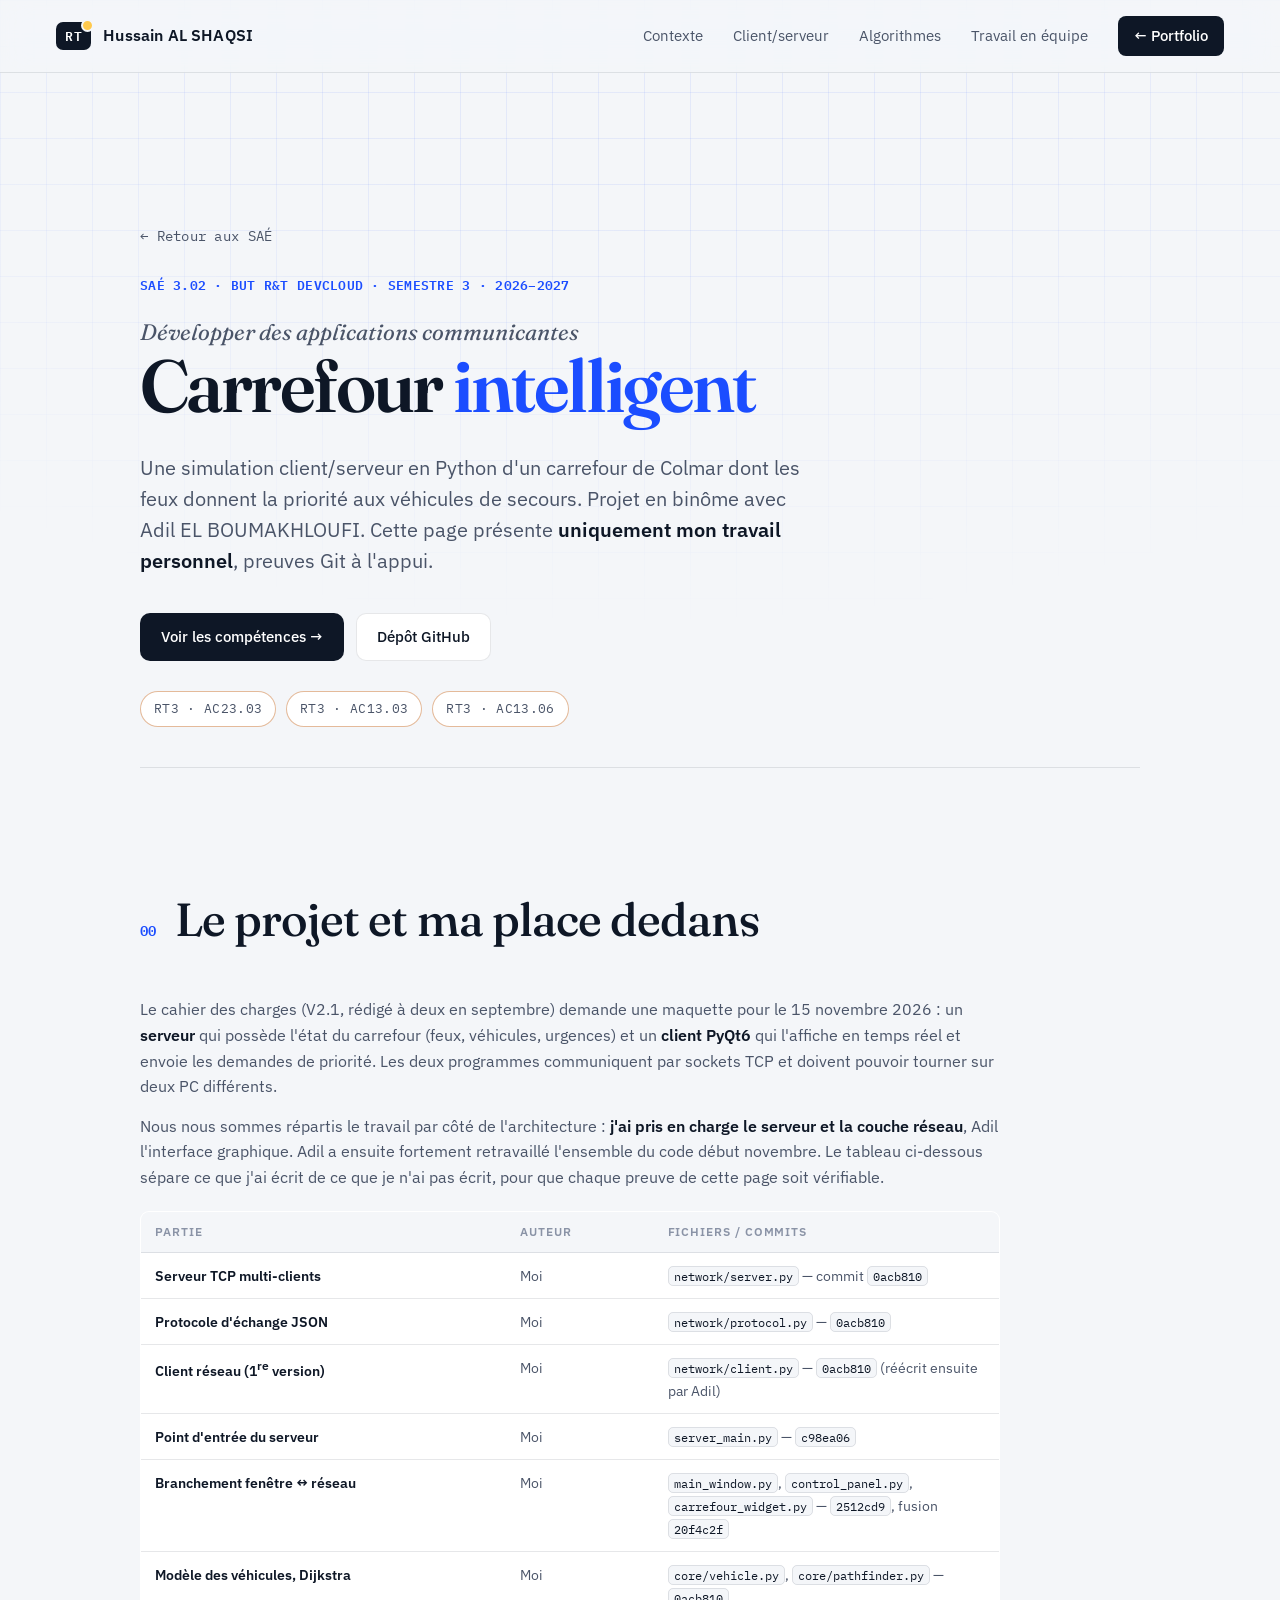
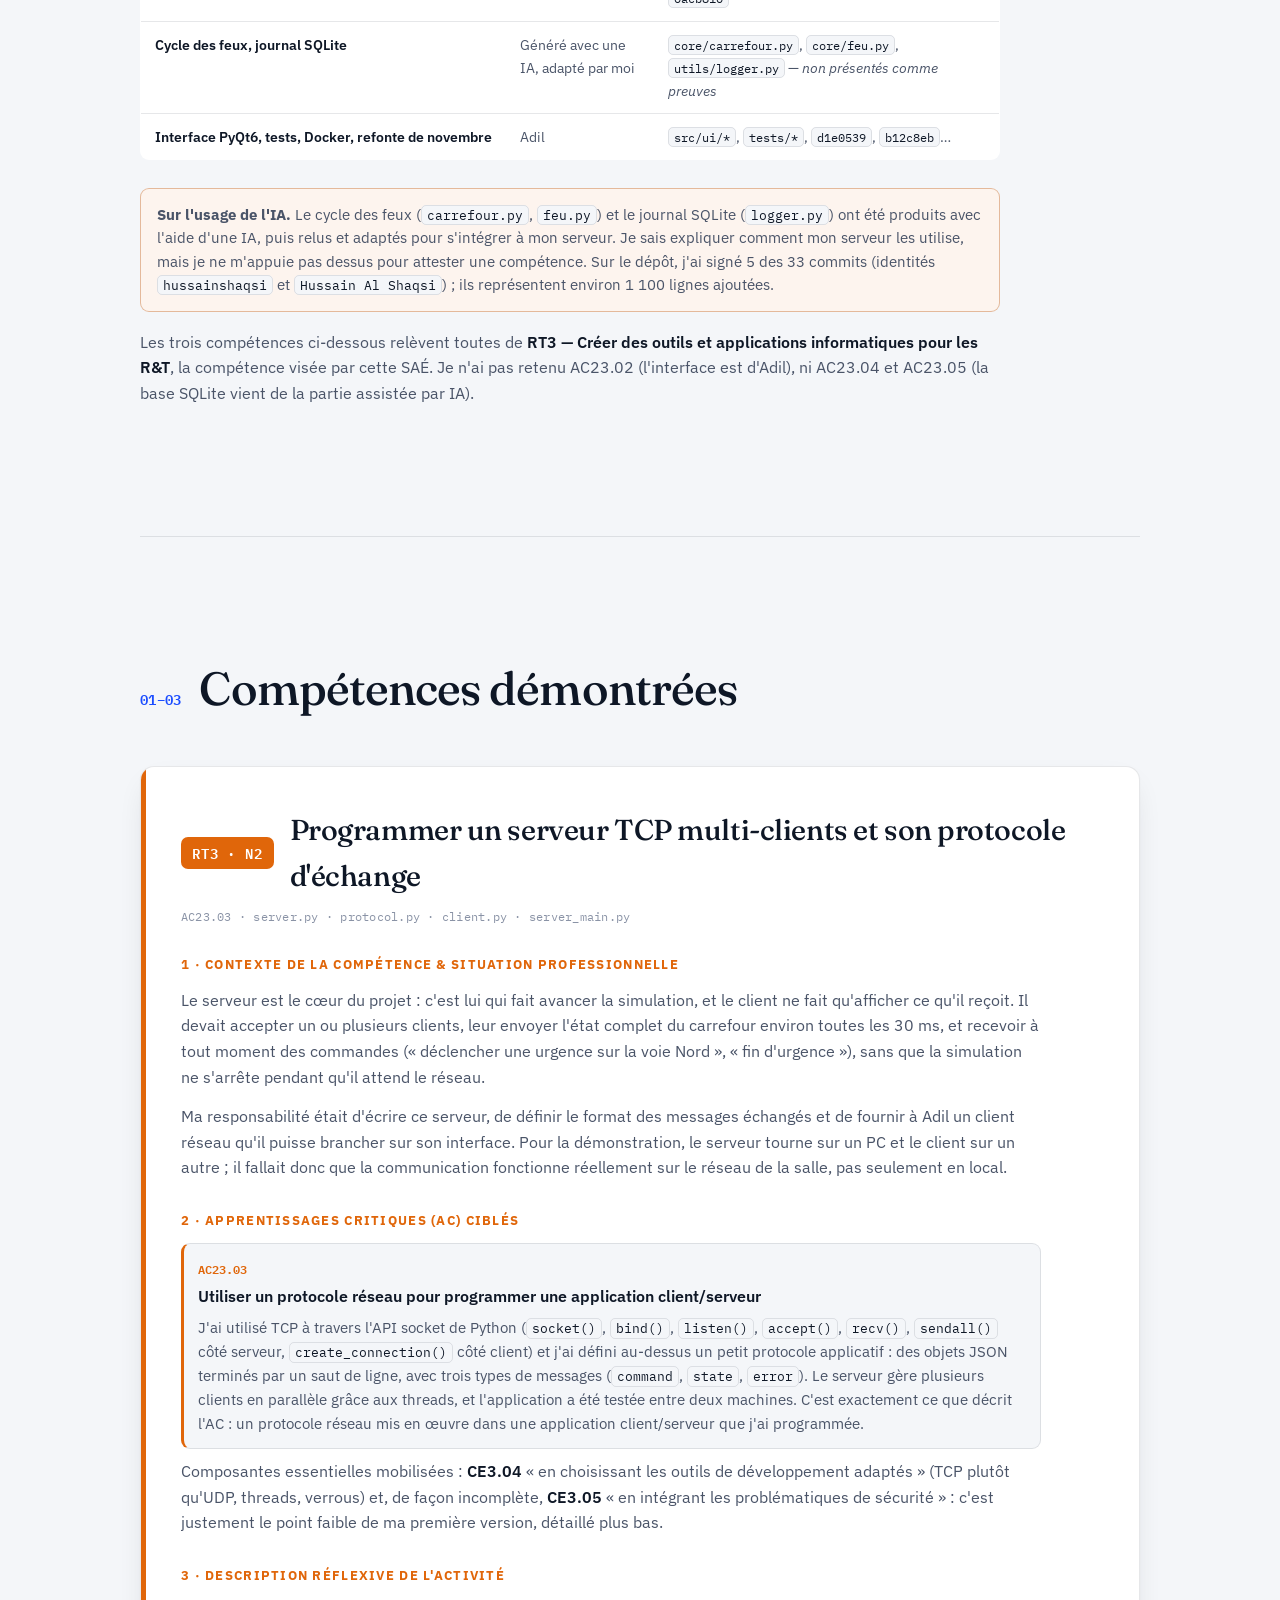
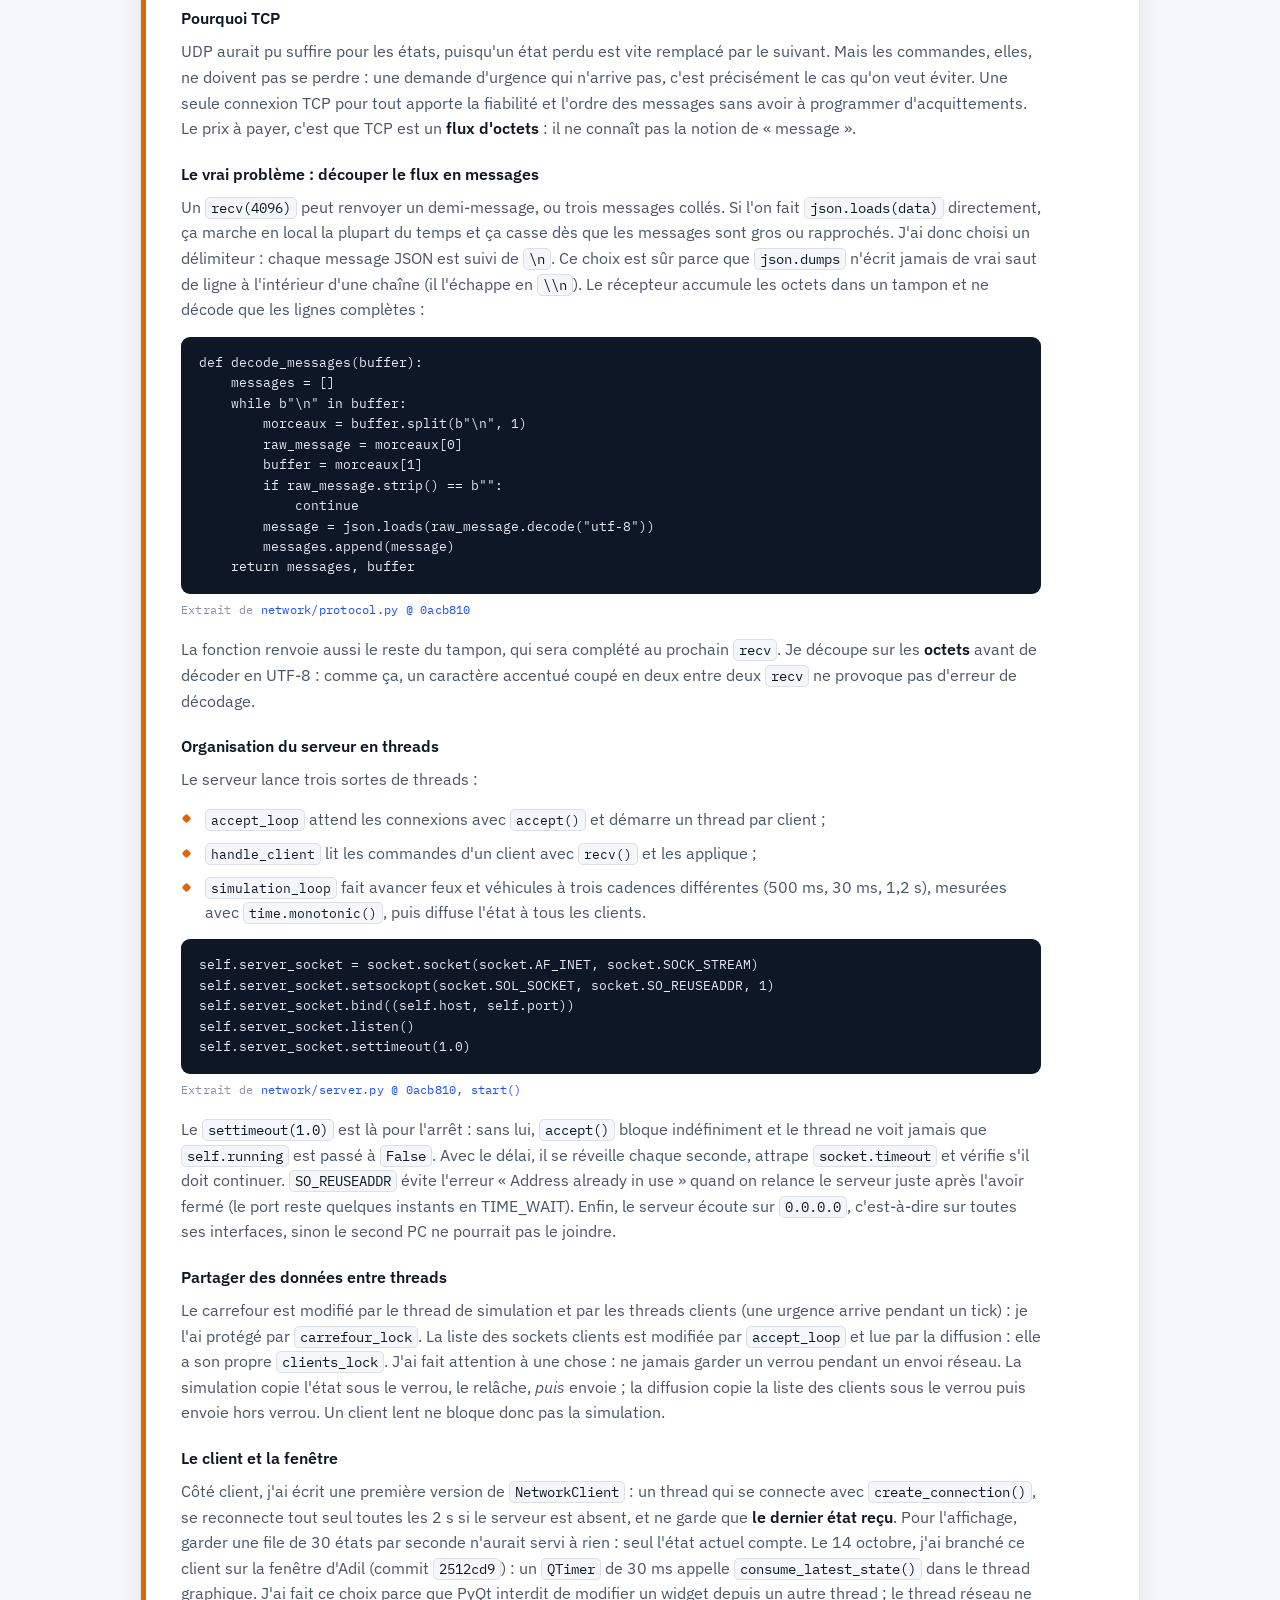
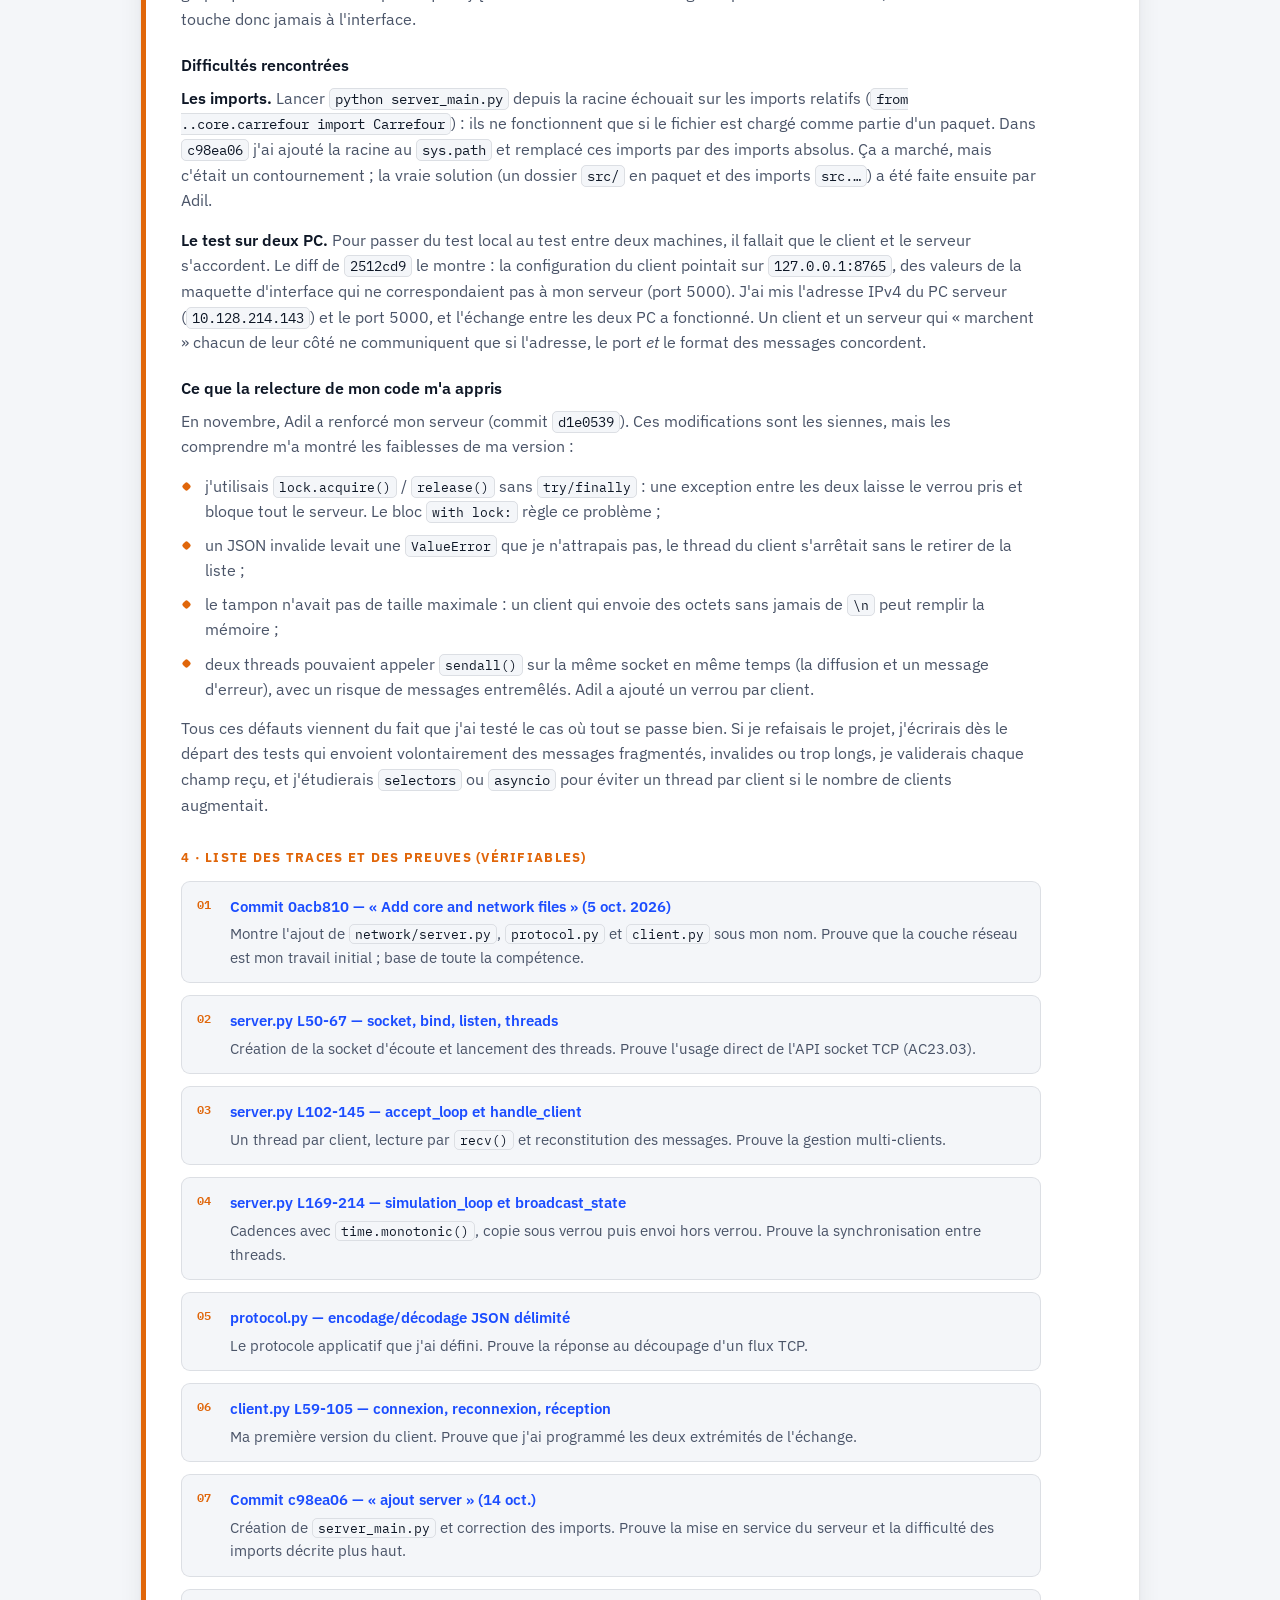
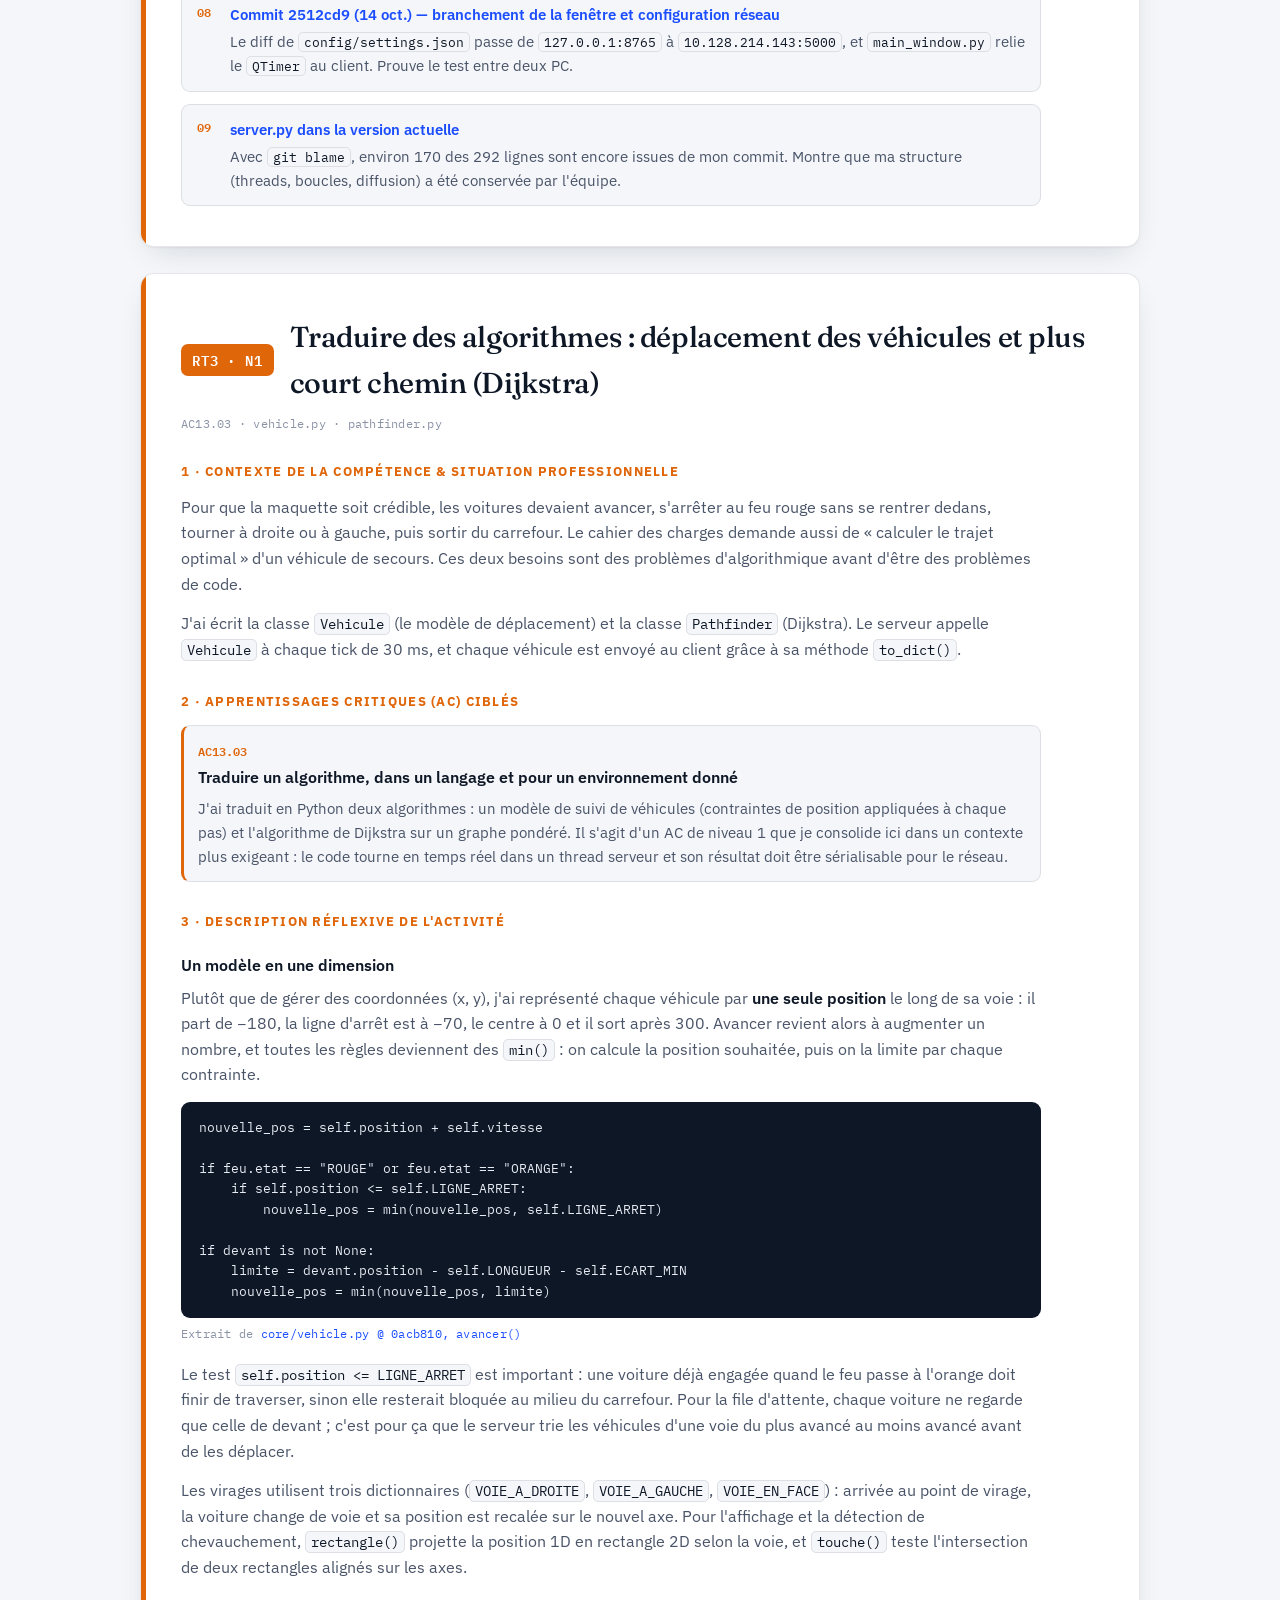
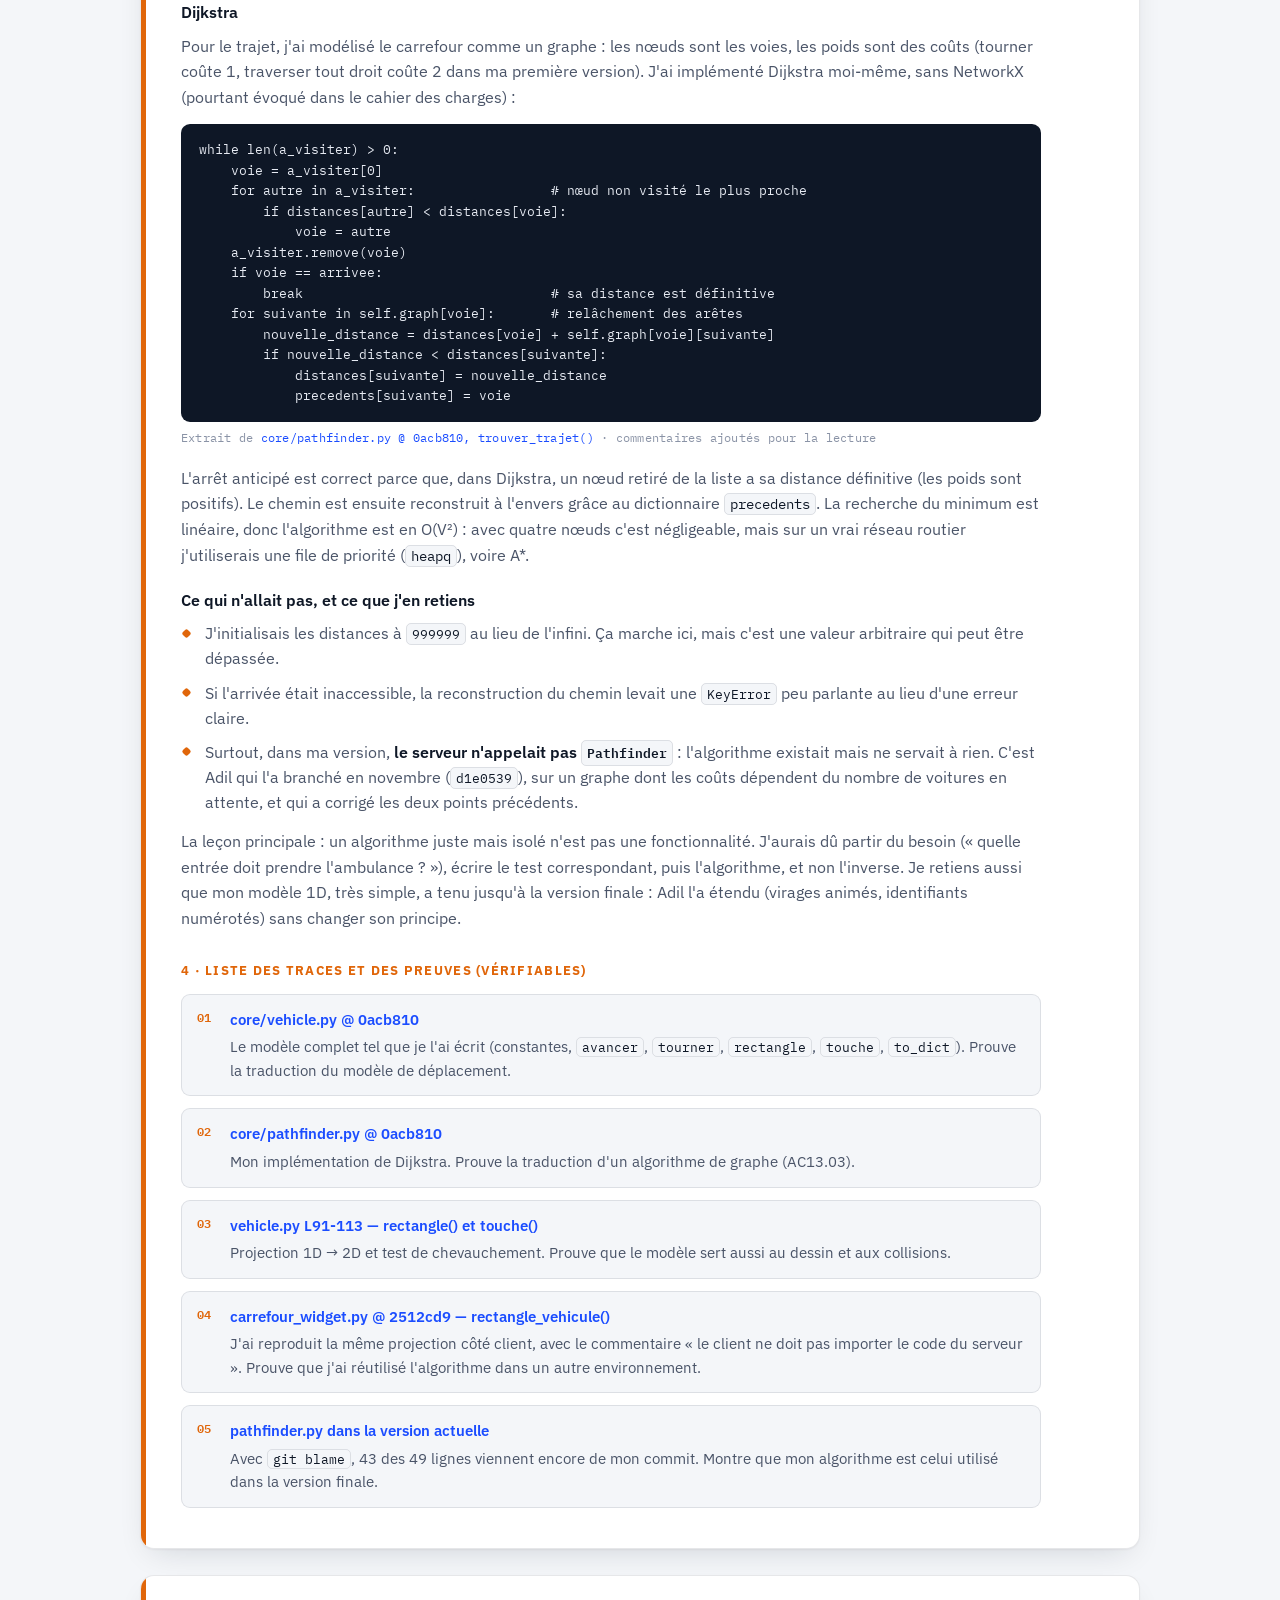
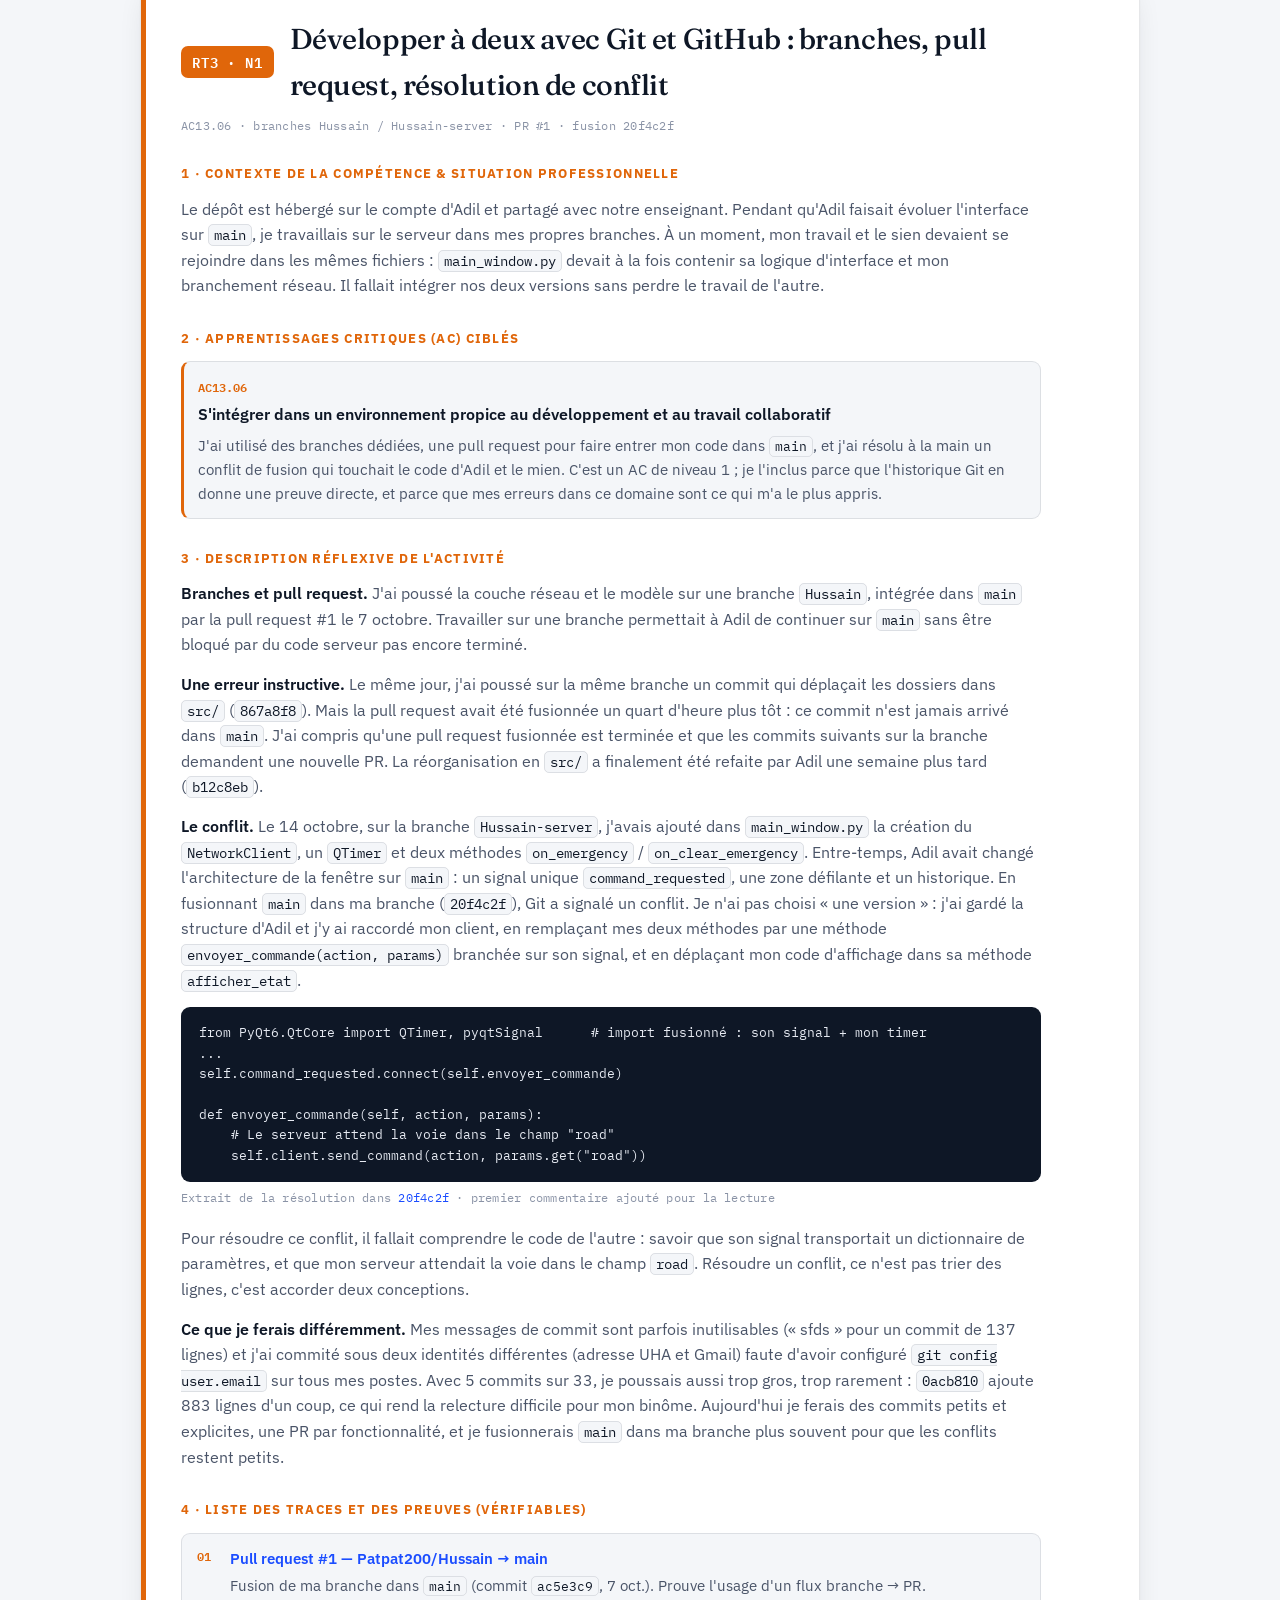
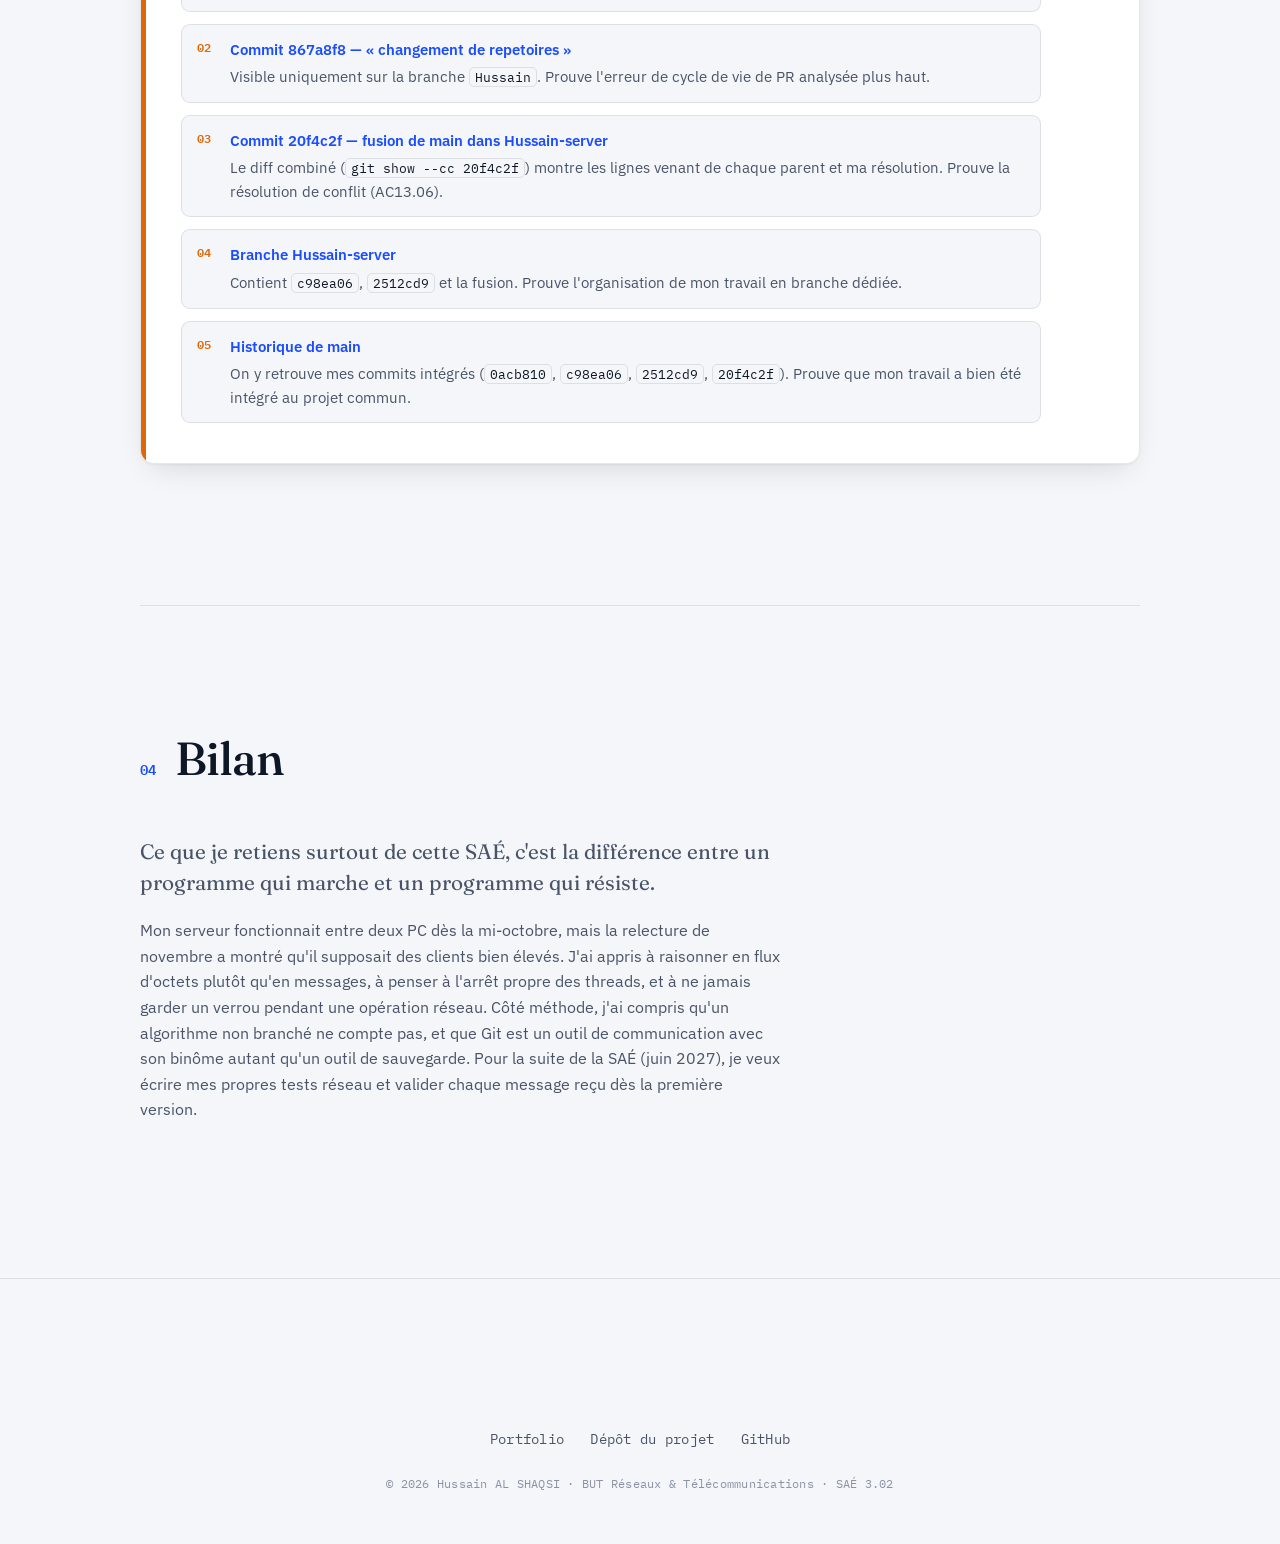
==== commit 5daef154: "Mode sombre néon : le bouton RT bascule le thème - Grille de fond bleu néon en sombre, teinte bleue " ====
--- a/sae3-02.html
+++ b/sae3-02.html
@@ -3,6 +3,7 @@
 <head>
 <meta charset="UTF-8" />
 <meta name="viewport" content="width=device-width, initial-scale=1.0" />
+<script>(function(){var t;try{t=localStorage.getItem("theme")}catch(e){}if(t!=="dark"&&t!=="light"){t=window.matchMedia&&matchMedia("(prefers-color-scheme: dark)").matches?"dark":"light"}document.documentElement.setAttribute("data-theme",t)})();</script>
 <title>SAÉ 3.02 · Carrefour intelligent — Hussain AL SHAQSI</title>
 <meta name="description" content="Portfolio de compétences individuel — SAÉ 3.02 Carrefour intelligent, BUT R&T DevCloud, IUT de Colmar." />
 <link rel="preconnect" href="https://fonts.googleapis.com" />
@@ -247,16 +248,17 @@
 .ev .what { display: block; margin-top: 4px; }
 @media (max-width: 680px) { .split td:first-child { white-space: normal; } }
 </style>
+<link rel="stylesheet" href="theme.css" />
 </head>
 <body>
 
 <div class="bg-grid" aria-hidden="true"></div>
 
 <header class="nav" id="top">
-  <a class="nav__brand" href="index.html">
-    <span class="nav__mark">RT</span>
-    <span class="nav__name">Hussain AL SHAQSI</span>
-  </a>
+  <div class="nav__brand">
+    <button class="nav__mark theme-toggle" type="button" aria-pressed="false" title="Passer en mode sombre" aria-label="Passer en mode sombre">RT</button>
+    <a class="nav__name" href="index.html">Hussain AL SHAQSI</a>
+  </div>
   <nav class="nav__links" aria-label="Navigation de la page">
     <a href="#contexte">Contexte</a>
     <a href="#c1">Client/serveur</a>
@@ -776,5 +778,6 @@
   }
 })();
 </script>
+<script src="theme.js"></script>
 </body>
 </html>
--- a/theme.css
+++ b/theme.css
@@ -0,0 +1,134 @@
+/* =====================================================================
+   Thème clair / sombre — partagé par toutes les pages
+   Le bouton « RT » de la barre de navigation bascule data-theme sur <html>.
+   ===================================================================== */
+
+/* ---------- Bouton RT (bascule de thème) ---------- */
+.nav__brand { display: flex; align-items: center; gap: 12px; font-weight: 600; }
+.nav__name { color: var(--ink); }
+button.nav__mark {
+  font-family: var(--f-mono); font-weight: 600; font-size: .82rem; letter-spacing: .05em;
+  color: #fff; background: var(--ink); border: 1px solid transparent; border-radius: 7px;
+  padding: 5px 8px; line-height: 1.25; cursor: pointer; position: relative;
+  transition: background .35s var(--ease), color .35s var(--ease), border-color .35s var(--ease),
+              box-shadow .35s var(--ease), transform .2s var(--ease);
+}
+button.nav__mark:hover { transform: translateY(-1px); box-shadow: 0 0 0 4px color-mix(in srgb, var(--accent) 16%, transparent); }
+button.nav__mark:active { transform: scale(.94); }
+button.nav__mark:focus-visible { outline: 2px solid var(--accent); outline-offset: 3px; }
+/* petite pastille qui indique l'état : soleil (clair) / lune (sombre) */
+button.nav__mark::after {
+  content: ""; position: absolute; right: -4px; top: -4px; width: 9px; height: 9px; border-radius: 50%;
+  background: #FFC94D; border: 2px solid var(--paper);
+  transition: background .35s var(--ease), box-shadow .35s var(--ease), border-color .35s var(--ease);
+}
+
+/* ---------- Grille : teinte bleue en clair ---------- */
+.bg-grid {
+  background-image:
+    linear-gradient(rgba(27, 77, 255, .075) 1px, transparent 1px),
+    linear-gradient(90deg, rgba(27, 77, 255, .075) 1px, transparent 1px);
+}
+
+/* Le texte « capture → ici » ne sert que lorsqu'il n'y a pas d'image */
+.card__img:has(img)::before { content: none; }
+
+/* ---------- Transition douce pendant la bascule ---------- */
+html.theme-anim, html.theme-anim *, html.theme-anim *::before, html.theme-anim *::after {
+  transition: background-color .45s var(--ease), border-color .45s var(--ease), color .45s var(--ease),
+              fill .45s var(--ease), box-shadow .45s var(--ease) !important;
+}
+
+/* =====================================================================
+   MODE SOMBRE
+   ===================================================================== */
+html[data-theme="dark"] {
+  color-scheme: dark;
+  --paper:     #060A14;
+  --paper-2:   #0C1324;
+  --ink:       #E9EEF8;
+  --ink-soft:  #A6B1C8;
+  --ink-faint: #69748F;
+  --line:      rgba(120, 160, 255, .14);
+  --line-soft: rgba(80, 140, 255, .08);
+  --accent:    #4F86FF;
+  --rt1:       #4F86FF;
+  --rt2:       #22D3B6;
+  --rt3:       #FF8A3D;
+  --neon:      #3B8BFF;
+  --shadow:    0 1px 0 rgba(255,255,255,.03) inset, 0 12px 32px -14px rgba(0,0,0,.7);
+  --shadow-lg: 0 0 0 1px rgba(79,134,255,.18), 0 28px 70px -24px rgba(0,0,0,.85), 0 0 60px -20px rgba(59,139,255,.35);
+}
+html[data-theme="dark"] body { background: var(--paper); }
+html[data-theme="dark"] ::selection { background: rgba(79,134,255,.35); color: #fff; }
+
+/* Grille néon : traits bleus + halo, fondus vers le bas */
+html[data-theme="dark"] .bg-grid {
+  background-image:
+    linear-gradient(rgba(59, 139, 255, .22) 1px, transparent 1px),
+    linear-gradient(90deg, rgba(59, 139, 255, .22) 1px, transparent 1px);
+  filter: drop-shadow(0 0 2px rgba(59, 139, 255, .9)) drop-shadow(0 0 10px rgba(59, 139, 255, .35));
+}
+/* lueur d'ambiance en haut de page */
+html[data-theme="dark"] .bg-grid::before {
+  content: ""; position: absolute; inset: -20% -10% auto; height: 70vh;
+  background: radial-gradient(ellipse 60% 55% at 50% 0%, rgba(59, 139, 255, .22), transparent 70%);
+  pointer-events: none;
+}
+
+/* Barre de navigation */
+html[data-theme="dark"] .nav { background: rgba(6, 10, 20, .72); border-bottom-color: rgba(79,134,255,.18); }
+html[data-theme="dark"] button.nav__mark {
+  background: rgba(59,139,255,.08); color: #CFE0FF; border-color: rgba(79,134,255,.55);
+  text-shadow: 0 0 8px rgba(79,134,255,.9);
+  box-shadow: 0 0 0 1px rgba(79,134,255,.15), 0 0 16px -2px rgba(59,139,255,.55), inset 0 0 10px rgba(59,139,255,.18);
+}
+html[data-theme="dark"] button.nav__mark:hover {
+  box-shadow: 0 0 0 1px rgba(79,134,255,.35), 0 0 24px 0 rgba(59,139,255,.7), inset 0 0 12px rgba(59,139,255,.28);
+}
+html[data-theme="dark"] button.nav__mark::after { background: #9BB8FF; box-shadow: 0 0 8px rgba(155,184,255,.9); }
+html[data-theme="dark"] .nav__cta { background: var(--accent); color: #fff !important; box-shadow: 0 0 22px -6px rgba(79,134,255,.8); }
+html[data-theme="dark"] .nav__cta:hover { background: #6A9BFF; }
+
+/* Boutons */
+html[data-theme="dark"] .btn--solid { background: var(--accent); color: #fff; box-shadow: 0 0 26px -8px rgba(79,134,255,.9); }
+html[data-theme="dark"] .btn--solid:hover { background: #6A9BFF; box-shadow: 0 0 32px -6px rgba(79,134,255,1); }
+html[data-theme="dark"] .btn--ghost { background: rgba(12,19,36,.7); }
+html[data-theme="dark"] .btn--ghost:hover { border-color: var(--accent); box-shadow: 0 0 20px -8px rgba(79,134,255,.8); }
+
+/* Titre : léger halo sur le nom */
+html[data-theme="dark"] .hero__last { color: #5E8FFF; text-shadow: 0 0 28px rgba(79,134,255,.45); }
+html[data-theme="dark"] .hero__meta, html[data-theme="dark"] .section__idx { text-shadow: 0 0 12px rgba(79,134,255,.6); }
+
+/* Cartes et surfaces */
+html[data-theme="dark"] .card,
+html[data-theme="dark"] .comp,
+html[data-theme="dark"] .skill { background: linear-gradient(180deg, rgba(16,25,47,.92), rgba(10,16,31,.92)); }
+html[data-theme="dark"] .card:hover { border-color: rgba(79,134,255,.4); }
+html[data-theme="dark"] .card__img,
+html[data-theme="dark"] .modal__media { background-color: #08101F; }
+html[data-theme="dark"] .t--perso { background: #24314F; }
+html[data-theme="dark"] .dispo { background: rgba(12,19,36,.85); box-shadow: 0 0 30px -12px rgba(34,211,182,.5); }
+
+/* Schémas SVG (fond clair) : inversion qui conserve les teintes */
+html[data-theme="dark"] img[src$=".svg"] { filter: invert(.93) hue-rotate(180deg) saturate(1.35); mix-blend-mode: lighten; }
+
+/* Captures d'écran (fond blanc) : légèrement atténuées, pleine luminosité au survol */
+html[data-theme="dark"] .card__img img:not([src$=".svg"]),
+html[data-theme="dark"] .modal__media img:not([src$=".svg"]) { filter: brightness(.8) contrast(1.05); transition: filter .35s var(--ease), transform .5s var(--ease); }
+html[data-theme="dark"] .card:hover .card__img img:not([src$=".svg"]),
+html[data-theme="dark"] .modal__media img:not([src$=".svg"]) { filter: none; }
+
+/* Fenêtre « Détails » */
+html[data-theme="dark"] .modal__backdrop { background: rgba(2, 5, 12, .72); }
+html[data-theme="dark"] .modal__panel { border: 1px solid rgba(79,134,255,.2); }
+html[data-theme="dark"] .modal__close { background: rgba(12,19,36,.92); color: var(--ink); border: 1px solid var(--line); }
+html[data-theme="dark"] .modal__close:hover { background: var(--paper-2); }
+
+/* Page SAÉ 3.02 */
+html[data-theme="dark"] .doc pre { background: #040811; border: 1px solid rgba(79,134,255,.18); }
+html[data-theme="dark"] .split th { background: rgba(6,10,20,.6); }
+
+@media (prefers-reduced-motion: reduce) {
+  html.theme-anim, html.theme-anim * { transition: none !important; }
+}
